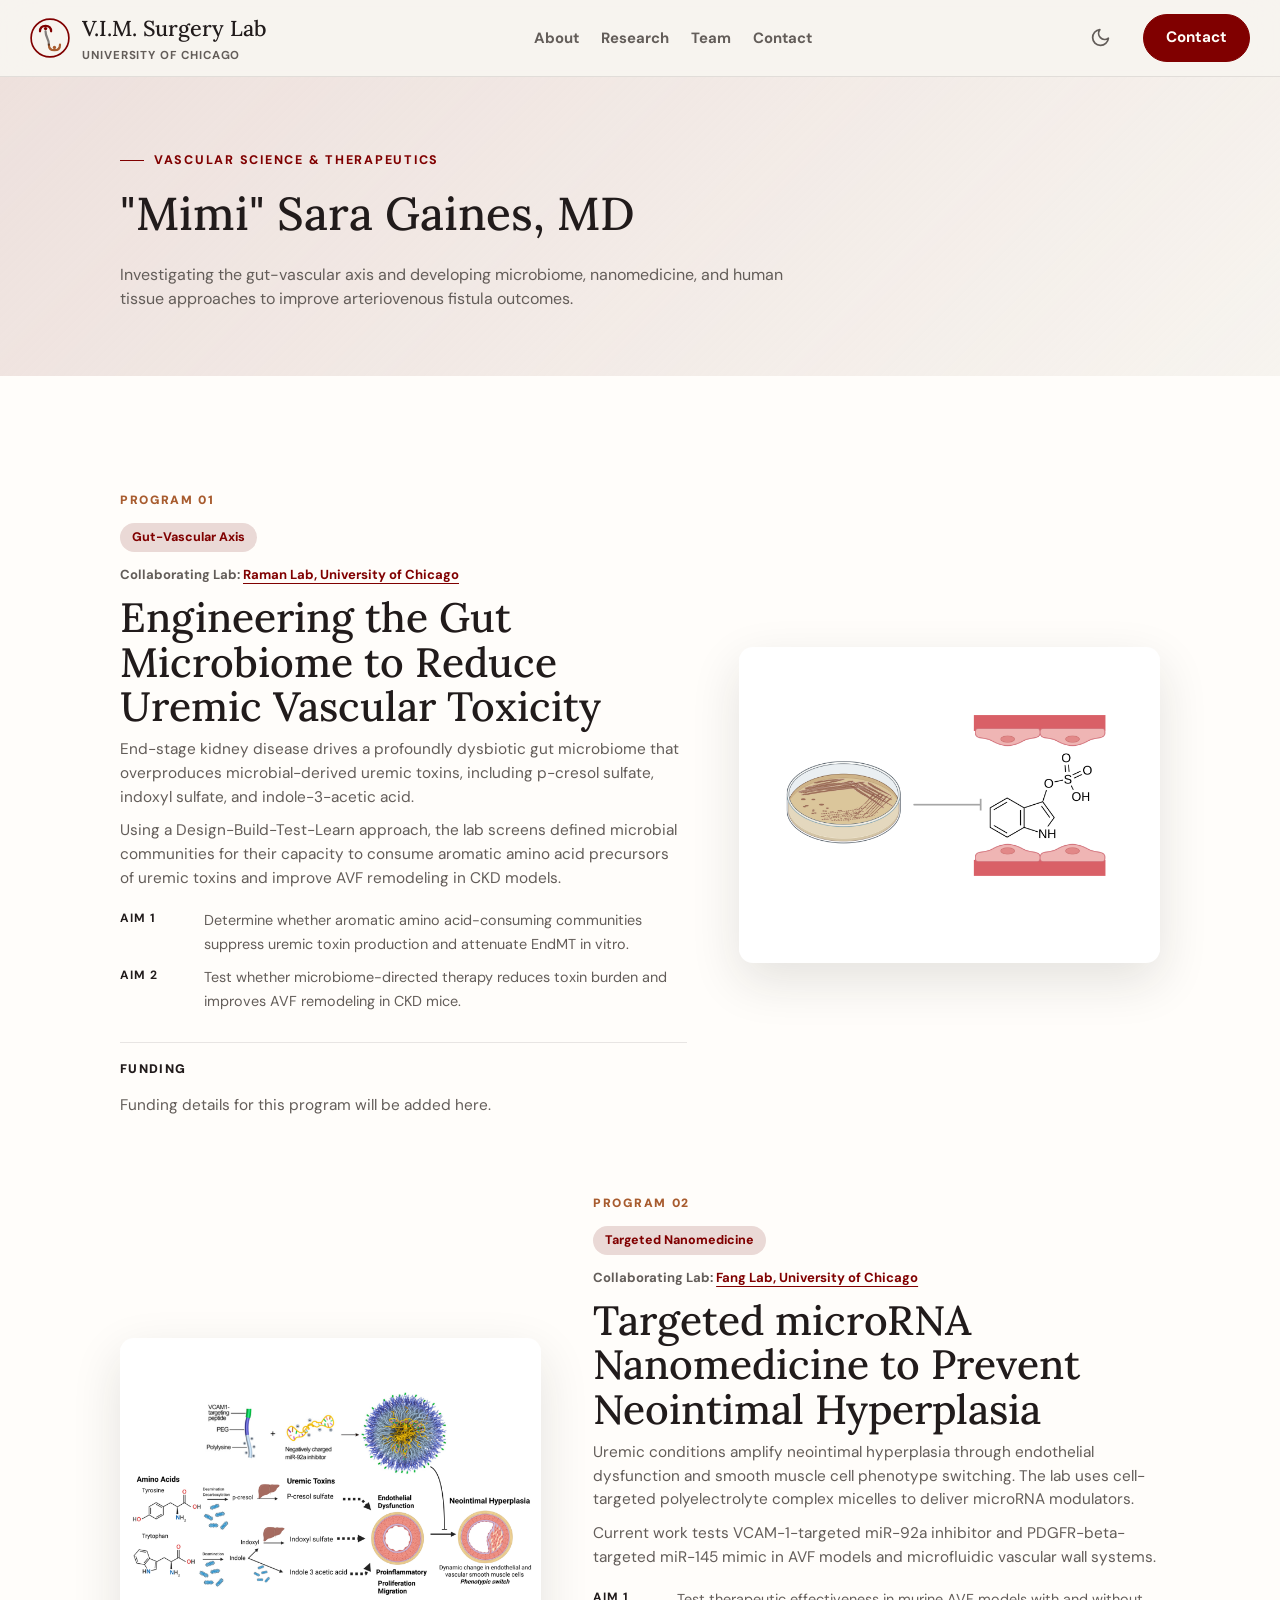
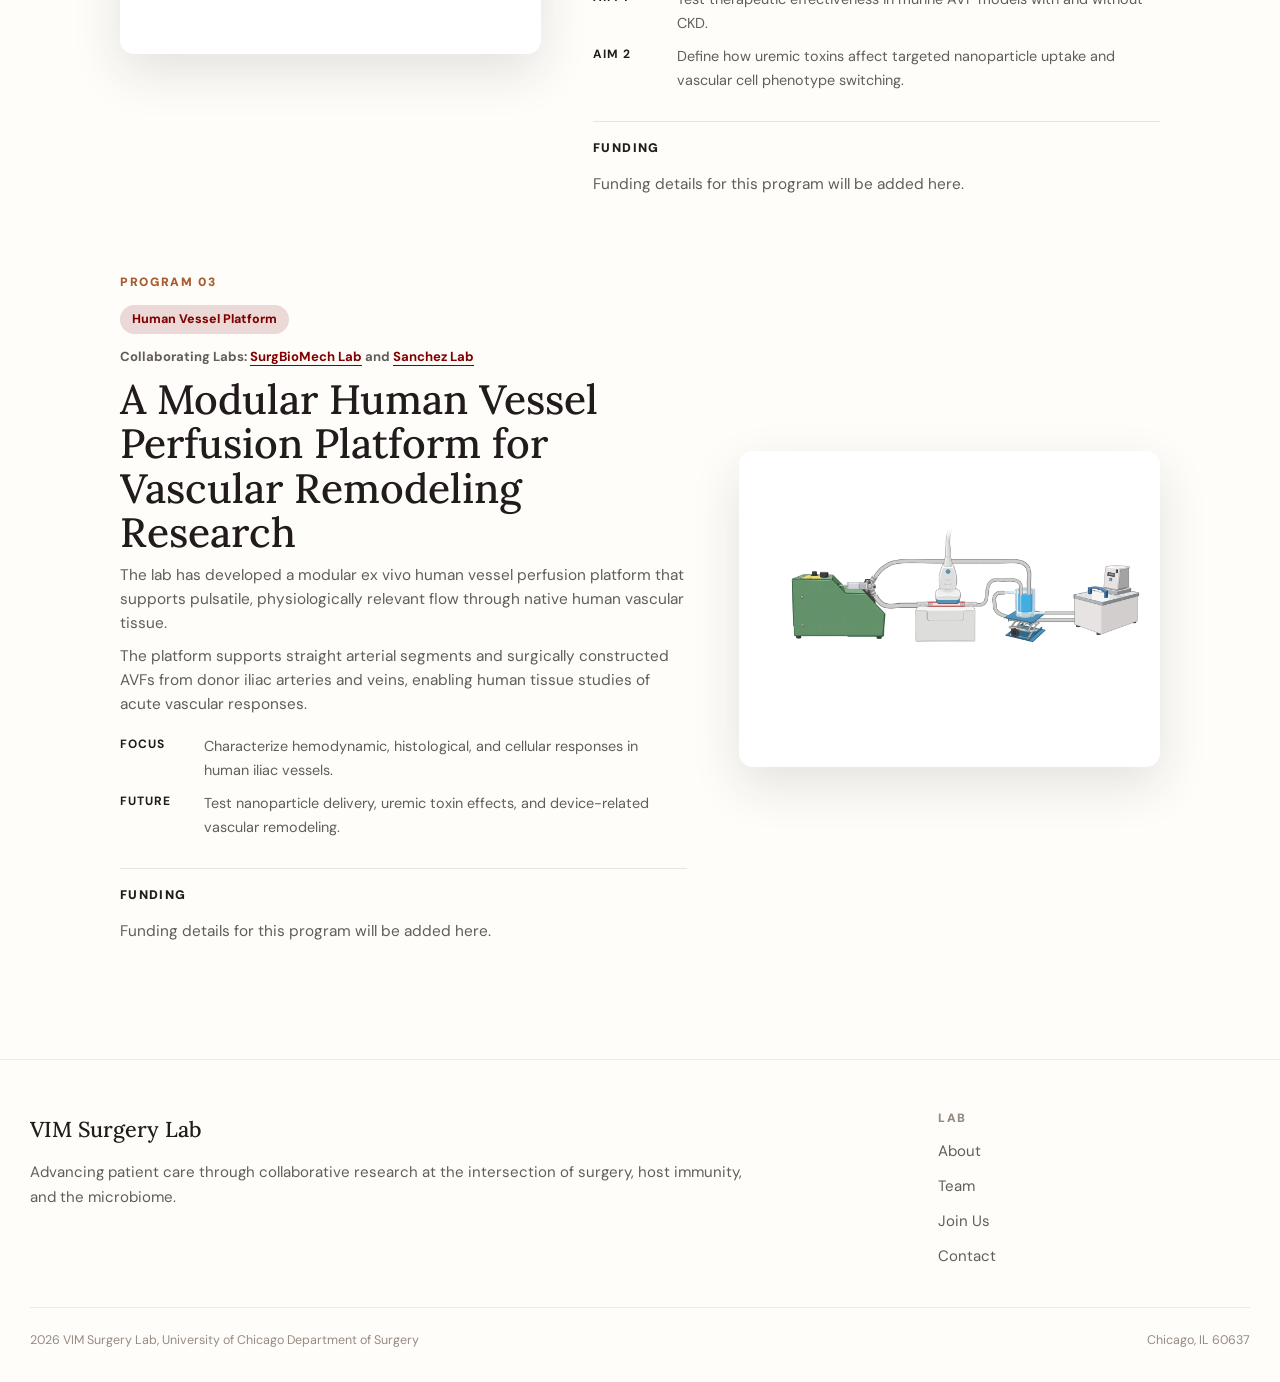
==== research-gaines.html @ 6ccfd466 "changes to Mimi's research page" ====
<!doctype html>
<html lang="en" data-theme="light">
  <head>
    <meta charset="utf-8">
    <meta name="viewport" content="width=device-width, initial-scale=1">
    <title>Sara Gaines Lab | UChicago Vascular Biology | VIM Surgery Lab</title>
    <meta name="description" content="The Sara Gaines Lab at UChicago studies vascular biology, arteriovenous fistula failure, uremic toxins, targeted nanomedicine, and human vessel perfusion models.">
    <link rel="canonical" href="https://vimsurgerylab.com/research-gaines.html">
    <meta property="og:type" content="article">
    <meta property="og:site_name" content="VIM Surgery Lab">
    <meta property="og:title" content="Sara Gaines Lab | UChicago | VIM Surgery Lab">
    <meta property="og:description" content="UChicago vascular biology research from the Sara Gaines Lab, including microbiome engineering, targeted nanomedicine, and human vessel perfusion.">
    <meta property="og:url" content="https://vimsurgerylab.com/research-gaines.html">
    <meta name="twitter:card" content="summary">
    <meta name="twitter:title" content="Sara Gaines Lab | UChicago | VIM Surgery Lab">
    <meta name="twitter:description" content="UChicago vascular biology research from the Sara Gaines Lab, including microbiome engineering, targeted nanomedicine, and human vessel perfusion.">
    <script type="application/ld+json">
      {
        "@context": "https://schema.org",
        "@type": "Person",
        "name": "\"Mimi\" Sara Gaines",
        "alternateName": ["Sara Gaines", "Mimi Gaines", "Gaines Lab", "Sara Gaines Lab"],
        "honorificSuffix": "MD",
        "jobTitle": "Assistant Professor of Surgery",
        "affiliation": {
          "@type": "CollegeOrUniversity",
          "name": "University of Chicago"
        },
        "worksFor": {
          "@type": "ResearchOrganization",
          "name": "VIM Surgery Lab",
          "url": "https://vimsurgerylab.com/"
        },
        "url": "https://vimsurgerylab.com/research-gaines.html",
        "knowsAbout": ["vascular biology", "arteriovenous fistula failure", "gut microbiome", "uremic toxins", "nanomedicine"]
      }
    </script>
    <link rel="preconnect" href="https://fonts.googleapis.com">
    <link rel="preconnect" href="https://fonts.gstatic.com" crossorigin>
    <link href="https://fonts.googleapis.com/css2?family=DM+Sans:wght@300..700&family=Lora:wght@400..700&display=swap" rel="stylesheet">
    <link rel="stylesheet" href="styles.css">
  </head>
  <body>
    <nav class="mobile-nav" id="mobileNav" aria-label="Mobile navigation">
      <div class="mobile-nav-header">
        <span class="footer-logo">VIM Surgery Lab</span>
        <button class="icon-button" id="mobileNavClose" type="button" aria-label="Close navigation">
          <svg viewBox="0 0 24 24" aria-hidden="true"><path d="M18 6 6 18M6 6l12 12"/></svg>
        </button>
      </div>
      <a href="index.html#about">About</a>
      <a href="research.html">Research</a>
      <a href="index.html#team">Team</a>
      <a href="index.html#contact">Contact</a>
    </nav>

    <header class="site-header">
      <div class="container-wide nav-inner">
        <a class="nav-logo" href="index.html#top" aria-label="VIM Surgery Lab home">
          <svg class="lab-mark" viewBox="0 0 36 36" aria-hidden="true">
            <circle cx="18" cy="18" r="17"/>
            <path class="mark-primary" d="M9 12q0-5 5-5t5 5"/>
            <path class="mark-accent" d="M17 24q0 5 5 5t5-5"/>
            <path class="mark-link" d="M14 12c0 6 3 6 3 12"/>
            <circle class="dot-primary" cx="14" cy="9.5" r="1.5"/>
            <circle class="dot-accent" cx="22" cy="26.5" r="1.5"/>
          </svg>
          <span>
            <strong>V.I.M. Surgery Lab</strong>
            <small>University of Chicago</small>
          </span>
        </a>
        <nav class="site-nav" aria-label="Primary navigation">
          <a href="index.html#about">About</a>
          <a href="research.html">Research</a>
          <a href="team.html">Team</a>
          <a href="index.html#contact">Contact</a>
        </nav>
        <div class="nav-actions">
          <button class="icon-button" data-theme-toggle type="button" aria-label="Switch color theme"></button>
          <a class="button nav-button" href="mailto:sgaines@uchicago.edu">Contact</a>
          <button class="icon-button mobile-menu-button" id="mobileMenuBtn" type="button" aria-expanded="false" aria-label="Open navigation">
            <svg viewBox="0 0 24 24" aria-hidden="true"><path d="M3 6h18M3 12h18M3 18h18"/></svg>
          </button>
        </div>
      </div>
    </header>

    <main>
      <section class="section page-title">
        <div class="container reveal">
          <p class="eyebrow">Vascular Science &amp; Therapeutics</p>
          <h1>"Mimi" Sara Gaines, MD</h1>
          <p class="hero-copy">
            Investigating the gut-vascular axis and developing microbiome, nanomedicine, and human tissue approaches to improve arteriovenous fistula outcomes.
          </p>
        </div>
      </section>

      <section class="section section-alt research-detail-section">
        <div class="container project-list">
          <article class="project reveal">
            <div class="project-content">
              <span class="project-number">Program 01</span>
              <span class="project-tag">Gut-Vascular Axis</span>
              <p class="collab">Collaborating Lab: <a href="https://ramanlab.net" target="_blank" rel="noopener noreferrer">Raman Lab, University of Chicago</a></p>
              <h2>Engineering the Gut Microbiome to Reduce Uremic Vascular Toxicity</h2>
              <p>
                End-stage kidney disease drives a profoundly dysbiotic gut microbiome that overproduces microbial-derived uremic toxins, including p-cresol sulfate, indoxyl sulfate, and indole-3-acetic acid.
              </p>
              <p>
                Using a Design-Build-Test-Learn approach, the lab screens defined microbial communities for their capacity to consume aromatic amino acid precursors of uremic toxins and improve AVF remodeling in CKD models.
              </p>
              <ul class="aims">
                <li><strong>Aim 1</strong> Determine whether aromatic amino acid-consuming communities suppress uremic toxin production and attenuate EndMT in vitro.</li>
                <li><strong>Aim 2</strong> Test whether microbiome-directed therapy reduces toxin burden and improves AVF remodeling in CKD mice.</li>
              </ul>
              <div class="funding-placeholder">
                <h3>Funding</h3>
                <p>Funding details for this program will be added here.</p>
              </div>
            </div>
            <figure class="project-visual project-figure">
              <img src="Lab Website Materials/Website Images/Gaines Research Page/Preliminary Raman Figure.jpeg" alt="Preliminary Raman Lab figure for gut microbiome engineering research">
            </figure>
          </article>

          <article class="project reverse reveal">
            <div class="project-content">
              <span class="project-number">Program 02</span>
              <span class="project-tag">Targeted Nanomedicine</span>
              <p class="collab">Collaborating Lab: <a href="https://biologicalsciences.uchicago.edu/faculty/yun-fang-0" target="_blank" rel="noopener noreferrer">Fang Lab, University of Chicago</a></p>
              <h2>Targeted microRNA Nanomedicine to Prevent Neointimal Hyperplasia</h2>
              <p>Uremic conditions amplify neointimal hyperplasia through endothelial dysfunction and smooth muscle cell phenotype switching. The lab uses cell-targeted polyelectrolyte complex micelles to deliver microRNA modulators.</p>
              <p>Current work tests VCAM-1-targeted miR-92a inhibitor and PDGFR-beta-targeted miR-145 mimic in AVF models and microfluidic vascular wall systems.</p>
              <ul class="aims">
                <li><strong>Aim 1</strong> Test therapeutic effectiveness in murine AVF models with and without CKD.</li>
                <li><strong>Aim 2</strong> Define how uremic toxins affect targeted nanoparticle uptake and vascular cell phenotype switching.</li>
              </ul>
              <div class="funding-placeholder">
                <h3>Funding</h3>
                <p>Funding details for this program will be added here.</p>
              </div>
            </div>
            <figure class="project-visual project-figure">
              <img src="Lab Website Materials/Website Images/Gaines Research Page/Updated miRNA.jpeg" alt="Updated miRNA nanomedicine project figure">
            </figure>
          </article>

          <article class="project reveal">
            <div class="project-content">
              <span class="project-number">Program 03</span>
              <span class="project-tag">Human Vessel Platform</span>
              <p class="collab">Collaborating Labs: <a href="https://surgbiomech.uchicago.edu" target="_blank" rel="noopener noreferrer">SurgBioMech Lab</a> and <a href="https://www.uchicagomedicine.org/find-a-physician/physician/pablo-sanchez" target="_blank" rel="noopener noreferrer">Sanchez Lab</a></p>
              <h2>A Modular Human Vessel Perfusion Platform for Vascular Remodeling Research</h2>
              <p>The lab has developed a modular ex vivo human vessel perfusion platform that supports pulsatile, physiologically relevant flow through native human vascular tissue.</p>
              <p>The platform supports straight arterial segments and surgically constructed AVFs from donor iliac arteries and veins, enabling human tissue studies of acute vascular responses.</p>
              <ul class="aims">
                <li><strong>Focus</strong> Characterize hemodynamic, histological, and cellular responses in human iliac vessels.</li>
                <li><strong>Future</strong> Test nanoparticle delivery, uremic toxin effects, and device-related vascular remodeling.</li>
              </ul>
              <div class="funding-placeholder">
                <h3>Funding</h3>
                <p>Funding details for this program will be added here.</p>
              </div>
            </div>
            <figure class="project-visual project-figure">
              <img src="Lab Website Materials/Website Images/Gaines Research Page/Perfusion Schematic.jpeg" alt="Human vessel perfusion platform schematic">
            </figure>
          </article>
        </div>
      </section>
    </main>

    <footer class="site-footer">
      <div class="container-wide footer-grid">
        <div>
          <span class="footer-logo">VIM Surgery Lab</span>
          <p>Advancing patient care through collaborative research at the intersection of surgery, host immunity, and the microbiome.</p>
        </div>
        <nav aria-label="Footer lab links">
          <h2>Lab</h2>
          <a href="index.html#about">About</a>
          <a href="index.html#team">Team</a>
          <a href="index.html#contact">Join Us</a>
          <a href="index.html#contact">Contact</a>
        </nav>
      </div>
      <div class="container-wide footer-bottom">
        <span>2026 VIM Surgery Lab, University of Chicago Department of Surgery</span>
        <span>Chicago, IL 60637</span>
      </div>
    </footer>

    <script src="script.js"></script>
  </body>
</html>
---- styles.css ----
:root,
[data-theme="light"] {
  --bg: #f7f4ef;
  --surface: #fffdfa;
  --surface-strong: #ffffff;
  --surface-offset: #eee8df;
  --line: #d9d0c5;
  --text: #211b1b;
  --muted: #635d59;
  --faint: #968b83;
  --inverse: #fffdf8;
  --primary: #800000;
  --primary-dark: #5f0000;
  --primary-soft: #ead9d6;
  --accent: #a85c2f;
  --accent-soft: #efe1d6;
  --charcoal: #2f2a29;
  --shadow: 0 18px 50px rgba(31, 29, 24, .12);
  --radius: 8px;
  --radius-lg: 14px;
  --display: "Lora", Georgia, serif;
  --body: "DM Sans", "Helvetica Neue", Arial, sans-serif;
}

[data-theme="dark"] {
  --bg: #151111;
  --surface: #1d1818;
  --surface-strong: #261f1f;
  --surface-offset: #312827;
  --line: #3e3331;
  --text: #eee6df;
  --muted: #b9aea7;
  --faint: #877970;
  --inverse: #15120f;
  --primary: #c65a5a;
  --primary-dark: #a73c3c;
  --primary-soft: #3a2323;
  --accent: #d89a62;
  --accent-soft: #3b2d24;
  --charcoal: #120f0f;
  --shadow: 0 18px 50px rgba(0, 0, 0, .35);
}

* {
  box-sizing: border-box;
}

html {
  scroll-behavior: smooth;
  scroll-padding-top: 80px;
}

body {
  margin: 0;
  color: var(--text);
  background: var(--bg);
  font-family: var(--body);
  font-size: clamp(1rem, .96rem + .18vw, 1.1rem);
  line-height: 1.65;
  text-rendering: optimizeLegibility;
}

body.nav-open {
  overflow: hidden;
}

img,
svg {
  display: block;
  max-width: 100%;
}

img {
  height: auto;
}

a {
  color: inherit;
}

button,
a {
  transition: color 180ms ease, background 180ms ease, border-color 180ms ease, box-shadow 180ms ease, transform 180ms ease;
}

button {
  font: inherit;
}

h1,
h2,
h3,
p {
  overflow-wrap: anywhere;
}

h1,
h2,
h3 {
  margin: 0;
  font-family: var(--display);
  font-weight: 500;
  line-height: 1.08;
}

h1 {
  max-width: 840px;
  font-size: clamp(2.75rem, 5.6vw, 5.9rem);
  letter-spacing: 0;
}

h1 em {
  color: var(--primary);
  font-style: italic;
}

h2 {
  font-size: clamp(2.25rem, 4.4vw, 4rem);
}

h3 {
  font-size: clamp(1.45rem, 2vw, 2.15rem);
}

p {
  margin: 0;
  max-width: 72ch;
}

.container,
.container-wide {
  width: min(100% - 40px, 1040px);
  margin-inline: auto;
}

.container-wide {
  width: min(100% - 40px, 1220px);
}

.site-header {
  position: sticky;
  top: 0;
  z-index: 50;
  border-bottom: 1px solid color-mix(in srgb, var(--text) 10%, transparent);
  background: color-mix(in srgb, var(--bg) 92%, transparent);
  backdrop-filter: blur(16px);
}

.nav-inner {
  display: flex;
  min-height: 76px;
  align-items: center;
  justify-content: space-between;
  gap: 24px;
}

.nav-logo {
  display: inline-flex;
  align-items: center;
  gap: 12px;
  color: var(--text);
  text-decoration: none;
}

.nav-logo strong,
.nav-logo small {
  display: block;
}

.nav-logo strong,
.footer-logo {
  font-family: var(--display);
  font-size: 1.35rem;
  font-weight: 500;
}

.nav-logo small {
  color: var(--muted);
  font-size: .72rem;
  font-weight: 700;
  letter-spacing: .08em;
  text-transform: uppercase;
}

.lab-mark {
  width: 40px;
  height: 40px;
  flex: 0 0 auto;
  fill: none;
  stroke: var(--primary);
  stroke-width: 1.5;
}

.lab-mark path {
  stroke-width: 2;
  stroke-linecap: round;
}

.lab-mark .mark-accent {
  stroke: var(--accent);
}

.lab-mark .mark-link {
  stroke: var(--text);
  opacity: .55;
}

.lab-mark circle:not(:first-child) {
  stroke: none;
}

.dot-primary {
  fill: var(--primary);
}

.dot-accent {
  fill: var(--accent);
}

.site-nav,
.nav-actions {
  display: flex;
  align-items: center;
  gap: 22px;
}

.site-nav a {
  color: var(--muted);
  font-size: .93rem;
  font-weight: 700;
  text-decoration: none;
}

.site-nav a:hover {
  color: var(--primary);
}

.button {
  display: inline-flex;
  min-height: 44px;
  align-items: center;
  justify-content: center;
  gap: 8px;
  padding: 10px 22px;
  border: 1px solid var(--line);
  border-radius: 999px;
  font-size: .95rem;
  font-weight: 700;
  text-decoration: none;
}

.button.primary,
.nav-button {
  border-color: var(--primary);
  color: var(--inverse);
  background: var(--primary);
}

.button.primary:hover,
.nav-button:hover {
  background: var(--primary-dark);
  transform: translateY(-1px);
}

.button.secondary {
  color: var(--muted);
  background: transparent;
}

.button.secondary:hover {
  color: var(--text);
  border-color: var(--muted);
}

.icon-button {
  display: inline-grid;
  width: 42px;
  height: 42px;
  place-items: center;
  padding: 0;
  border: 0;
  border-radius: var(--radius);
  color: var(--muted);
  background: transparent;
  cursor: pointer;
}

.icon-button:hover {
  color: var(--text);
  background: var(--surface-offset);
}

.icon-button svg {
  width: 21px;
  height: 21px;
  fill: none;
  stroke: currentColor;
  stroke-linecap: round;
  stroke-linejoin: round;
  stroke-width: 2;
}

.mobile-menu-button {
  display: none;
}

.mobile-nav {
  position: fixed;
  inset: 0;
  z-index: 100;
  display: none;
  flex-direction: column;
  gap: 28px;
  padding: 24px;
  background: var(--bg);
}

.mobile-nav.open {
  display: flex;
}

.mobile-nav-header {
  display: flex;
  align-items: center;
  justify-content: space-between;
}

.mobile-nav a {
  font-family: var(--display);
  font-size: 2.1rem;
  text-decoration: none;
}

.hero {
  display: grid;
  grid-template-columns: minmax(0, .95fr) minmax(440px, 1.05fr);
  align-items: stretch;
  height: max(580px, calc(100svh - 76px));
  min-height: 0;
  overflow: hidden;
}

.hero-content {
  display: grid;
  align-content: center;
  padding-block: clamp(48px, 6vw, 96px);
}

.eyebrow {
  display: inline-flex;
  align-items: center;
  gap: 10px;
  margin: 0 0 18px;
  color: var(--primary);
  font-size: .78rem;
  font-weight: 800;
  letter-spacing: .14em;
  text-transform: uppercase;
}

.eyebrow::before {
  width: 24px;
  height: 1px;
  background: currentColor;
  content: "";
}

.hero-copy {
  margin-top: 24px;
  color: var(--muted);
  max-width: 66ch;
  font-size: clamp(1.05rem, 1.25vw, 1.3rem);
  line-height: 1.5;
}

.hero-actions {
  display: flex;
  flex-wrap: wrap;
  gap: 14px;
  margin-top: 28px;
}

.hero-visual {
  position: relative;
  min-height: 0;
  margin: 0;
  overflow: hidden;
  border-bottom-left-radius: 18px;
  background: var(--surface-offset);
}

.hero-visual::before {
  position: absolute;
  inset: 0;
  z-index: 1;
  background:
    linear-gradient(90deg, var(--bg) 0%, color-mix(in srgb, var(--bg) 72%, transparent) 10%, transparent 22%),
    linear-gradient(180deg, transparent, rgba(0, 0, 0, .22));
  content: "";
}

.hero-visual img {
  width: 100%;
  height: 100%;
  min-height: 0;
  object-fit: cover;
  object-position: center 38%;
}

.section {
  padding-block: clamp(76px, 9vw, 128px);
}

.about-section {
  border-bottom: 1px solid color-mix(in srgb, var(--text) 7%, transparent);
  background:
    linear-gradient(180deg, color-mix(in srgb, var(--bg) 55%, var(--surface)), var(--surface) 110px);
  padding-top: clamp(72px, 8vw, 116px);
}

.section-alt {
  background: var(--surface);
}

.page-title {
  padding-block: clamp(42px, 5vw, 70px);
  background:
    linear-gradient(135deg, color-mix(in srgb, var(--primary-soft) 72%, transparent), transparent),
    var(--bg);
}

.page-title h1 {
  max-width: 820px;
  font-size: clamp(2.15rem, 3.6vw, 3.6rem);
}

.page-title .hero-copy {
  max-width: 700px;
  font-size: clamp(1rem, 1.1vw, 1.16rem);
  line-height: 1.55;
}

.section-header {
  margin-bottom: clamp(36px, 6vw, 70px);
}

.section-header p:not(.eyebrow) {
  margin-top: 18px;
  color: var(--muted);
  font-size: clamp(1.08rem, 1.4vw, 1.28rem);
}

@media (min-width: 1400px) {
  .hero {
    grid-template-columns: minmax(520px, 42vw) minmax(0, 1fr);
    height: max(560px, calc(100svh - 76px));
    min-height: 0;
  }

  .hero-content {
    align-content: center;
    padding-block: clamp(42px, 6vh, 70px);
  }

  .hero h1 {
    max-width: 660px;
    font-size: clamp(2.65rem, 3.1vw, 3.75rem);
    line-height: 1.04;
  }

  .hero-copy {
    max-width: 56ch;
    margin-top: 18px;
    font-size: .98rem;
    line-height: 1.48;
  }

  .hero-actions {
    margin-top: 22px;
  }

  .hero-visual,
  .hero-visual img {
    min-height: 0;
  }

  .hero-visual::before {
    background:
      linear-gradient(90deg, var(--bg) 0%, color-mix(in srgb, var(--bg) 64%, transparent) 8%, transparent 18%),
      linear-gradient(180deg, transparent, rgba(0, 0, 0, .18));
  }
}

@media (min-width: 921px) and (max-height: 820px) {
  .hero {
    height: max(520px, calc(100svh - 76px));
    min-height: 0;
  }

  .hero-content {
    padding-block: 36px;
  }

  .hero h1 {
    font-size: clamp(2.45rem, 4vw, 4.15rem);
  }

  .hero-copy {
    margin-top: 18px;
    font-size: 1.05rem;
    line-height: 1.45;
  }

  .hero-actions {
    margin-top: 22px;
  }

  .hero-visual,
  .hero-visual img {
    min-height: 0;
  }
}

.about-grid,
.contact-grid {
  display: grid;
  grid-template-columns: minmax(0, 1fr) minmax(330px, .75fr);
  gap: clamp(34px, 7vw, 92px);
  align-items: center;
}

.contact-grid {
  align-items: start;
}

.about-grid p:not(.eyebrow) {
  margin-top: 18px;
  color: var(--muted);
}

.info-stack {
  display: grid;
  gap: 16px;
  padding-top: 28px;
}

.history-founder {
  display: grid;
  justify-items: center;
  gap: 16px;
  margin: 0 0 8px;
  padding: 32px 24px;
  border: 1px solid color-mix(in srgb, var(--text) 8%, transparent);
  border-radius: var(--radius-lg);
  background: var(--surface-strong);
  box-shadow: 0 8px 30px rgba(31, 29, 24, .05);
  text-align: center;
}

.history-founder img {
  width: min(220px, 72%);
  aspect-ratio: 1;
  border: 3px solid var(--primary-soft);
  border-radius: 999px;
  object-fit: cover;
  object-position: center top;
}

.history-founder figcaption {
  display: grid;
  gap: 2px;
  color: var(--muted);
  font-size: .88rem;
}

.history-founder strong {
  color: var(--text);
  font-family: var(--display);
  font-size: 1.35rem;
  font-weight: 500;
}

.history-founder span {
  color: var(--primary);
  font-size: .74rem;
  font-weight: 900;
  letter-spacing: .1em;
  text-transform: uppercase;
}

.info-card,
.join-card,
.contact-card {
  border: 1px solid color-mix(in srgb, var(--text) 8%, transparent);
  border-radius: var(--radius-lg);
  background: var(--surface-strong);
  box-shadow: 0 8px 30px rgba(31, 29, 24, .05);
}

.info-card {
  padding: 24px;
}

.info-card span,
.project-number {
  display: block;
  margin-bottom: 10px;
  color: var(--accent);
  font-size: .75rem;
  font-weight: 900;
  letter-spacing: .14em;
  text-transform: uppercase;
}

.info-card h3 {
  margin-bottom: 10px;
}

.info-card p {
  color: var(--muted);
  font-size: .96rem;
}

.project-list {
  display: grid;
  gap: clamp(60px, 8vw, 104px);
}

.research-detail-section .project-list {
  gap: clamp(44px, 6vw, 76px);
}

.coming-soon {
  max-width: 720px;
  margin-inline: auto;
  padding: clamp(34px, 6vw, 64px);
  border: 1px solid color-mix(in srgb, var(--text) 9%, transparent);
  border-radius: var(--radius-lg);
  background: var(--surface-strong);
  box-shadow: 0 12px 36px rgba(31, 29, 24, .06);
  text-align: center;
}

.coming-soon .project-tag {
  margin-bottom: 18px;
}

.coming-soon p {
  margin: 18px auto 26px;
  color: var(--muted);
}

.funding-placeholder {
  margin-top: 28px;
  padding-top: 20px;
  border-top: 1px solid color-mix(in srgb, var(--text) 10%, transparent);
}

.funding-placeholder h2,
.funding-placeholder h3 {
  margin: 0 0 6px;
  font-family: var(--body);
  font-size: .78rem;
  font-weight: 900;
  letter-spacing: .11em;
  text-transform: uppercase;
}

.funding-placeholder p {
  margin: 0;
  color: var(--faint);
  font-size: .9rem;
}

.funding-placeholder-page {
  max-width: 720px;
  margin: 42px auto 0;
  text-align: center;
}

.pi-research-grid {
  display: grid;
  grid-template-columns: repeat(3, minmax(0, 1fr));
  gap: 22px;
}

.pi-research-card {
  display: flex;
  min-width: 0;
  min-height: 100%;
  flex-direction: column;
  overflow: hidden;
  border: 1px solid color-mix(in srgb, var(--text) 10%, transparent);
  border-radius: var(--radius-lg);
  background: var(--background);
  box-shadow: var(--shadow);
}

.pi-photo {
  margin: 0;
  background: var(--surface-offset);
}

.pi-photo-placeholder {
  display: grid;
  width: 100%;
  aspect-ratio: 4 / 3;
  place-items: center;
  color: var(--inverse);
  background:
    linear-gradient(135deg, color-mix(in srgb, var(--primary) 88%, transparent), color-mix(in srgb, var(--charcoal) 76%, transparent)),
    var(--primary);
  font-size: clamp(2rem, 5vw, 3.2rem);
  font-weight: 900;
}

.pi-photo-img {
  display: block;
  width: 100%;
  aspect-ratio: 3 / 4;
  max-height: 360px;
  object-fit: cover;
  object-position: center top;
}

.pi-photo figcaption {
  display: none;
  padding: 12px 22px 0;
  color: var(--faint);
  font-size: .76rem;
  font-weight: 900;
  letter-spacing: .12em;
  text-transform: uppercase;
}

.pi-role {
  display: block;
  margin-bottom: 16px;
  color: var(--faint);
  font-size: .76rem;
  font-weight: 900;
  letter-spacing: .12em;
  text-transform: uppercase;
}

.pi-research-content {
  display: flex;
  flex: 1;
  flex-direction: column;
  padding: clamp(16px, 1.6vw, 22px);
}

.pi-research-content h3 {
  margin-bottom: 14px;
  font-size: clamp(1.3rem, 1.7vw, 1.8rem);
}

.pi-research-content p {
  flex: 1;
  color: var(--muted);
  font-size: clamp(.92rem, .9vw, 1rem);
  line-height: 1.6;
}

.card-button {
  width: fit-content;
  margin-top: 20px;
}

.project {
  display: grid;
  grid-template-columns: minmax(0, 1fr) minmax(340px, .9fr);
  gap: clamp(28px, 6vw, 70px);
  align-items: center;
}

.research-detail-section .project {
  grid-template-columns: minmax(0, 1.05fr) minmax(300px, .78fr);
  gap: clamp(24px, 4.5vw, 52px);
}

.project.reverse {
  direction: rtl;
}

.project.reverse > * {
  direction: ltr;
}

.project-visual {
  margin: 0;
  width: 100%;
  aspect-ratio: 4 / 3;
  overflow: hidden;
  border-radius: var(--radius-lg);
  background:
    linear-gradient(135deg, var(--surface-strong), var(--accent-soft)),
    var(--surface-offset);
  box-shadow: var(--shadow);
}

.project-figure {
  display: grid;
  place-items: center;
  background: var(--surface-strong);
}

.project-figure img {
  width: 100%;
  height: 100%;
  object-fit: contain;
}

.research-motif {
  position: relative;
  width: 100%;
  height: 100%;
  background:
    radial-gradient(circle at 24% 26%, color-mix(in srgb, var(--primary) 34%, transparent) 0 7%, transparent 8%),
    radial-gradient(circle at 72% 32%, color-mix(in srgb, var(--accent) 42%, transparent) 0 5%, transparent 6%),
    radial-gradient(circle at 58% 72%, color-mix(in srgb, var(--primary) 26%, transparent) 0 8%, transparent 9%);
}

.research-motif::before,
.research-motif::after {
  position: absolute;
  inset: 18% 12%;
  border: 2px solid color-mix(in srgb, var(--primary) 38%, transparent);
  border-radius: 999px;
  content: "";
}

.research-motif::after {
  inset: 34% 18%;
  border-color: color-mix(in srgb, var(--accent) 46%, transparent);
  transform: rotate(-12deg);
}

.motif-particles {
  background:
    radial-gradient(circle at 18% 72%, color-mix(in srgb, var(--primary) 42%, transparent) 0 5%, transparent 6%),
    radial-gradient(circle at 42% 38%, color-mix(in srgb, var(--accent) 52%, transparent) 0 4%, transparent 5%),
    radial-gradient(circle at 78% 26%, color-mix(in srgb, var(--primary) 30%, transparent) 0 7%, transparent 8%),
    linear-gradient(135deg, var(--surface-strong), var(--accent-soft));
}

.motif-flow {
  background:
    repeating-linear-gradient(115deg, transparent 0 34px, color-mix(in srgb, var(--primary) 12%, transparent) 35px 38px),
    linear-gradient(135deg, var(--surface-strong), var(--accent-soft));
}

.project-tag {
  display: inline-flex;
  margin-bottom: 16px;
  padding: 4px 12px;
  border-radius: 999px;
  color: var(--primary);
  background: var(--primary-soft);
  font-size: .78rem;
  font-weight: 800;
}

.collab {
  margin-bottom: 12px;
  color: var(--muted);
  font-size: .85rem;
  font-weight: 700;
}

.collab a,
.contact-list a {
  color: var(--primary);
  text-decoration-thickness: 1px;
  text-underline-offset: 4px;
}

.project h3 {
  margin-bottom: 18px;
}

.project p:not(.collab) {
  margin-top: 14px;
  color: var(--muted);
}

.research-detail-section .project h2 {
  font-size: clamp(1.75rem, 3.2vw, 2.9rem);
}

.research-detail-section .project p:not(.collab) {
  margin-top: 10px;
  font-size: .96rem;
  line-height: 1.55;
}

.research-detail-section .project-tag {
  margin-bottom: 12px;
}

.research-detail-section .collab {
  margin-bottom: 10px;
  font-size: .82rem;
}

.aims {
  display: grid;
  gap: 12px;
  margin: 22px 0 0;
  padding: 0;
  list-style: none;
}

.research-detail-section .aims {
  gap: 10px;
  margin-top: 18px;
}

.research-detail-section .aims li {
  font-size: .9rem;
}

.aims li {
  display: grid;
  grid-template-columns: 72px minmax(0, 1fr);
  gap: 12px;
  color: var(--muted);
  font-size: .95rem;
}

.aims strong {
  color: var(--text);
  font-size: .75rem;
  letter-spacing: .08em;
  text-transform: uppercase;
}

.team-section {
  text-align: center;
}

.team-section .section-header p:not(.eyebrow) {
  margin-inline: auto;
}

.team-section .eyebrow {
  justify-content: center;
}

.pi-card {
  display: grid;
  justify-items: center;
  min-width: 0;
}

.team-pi-grid {
  display: grid;
  grid-template-columns: repeat(3, minmax(0, 1fr));
  gap: 22px;
}

.team-pi-grid .pi-card {
  grid-template-rows: auto minmax(76px, auto) auto 1fr;
  align-content: start;
  padding: 26px 22px;
  border: 1px solid color-mix(in srgb, var(--text) 8%, transparent);
  border-radius: var(--radius-lg);
  background: var(--surface-strong);
  box-shadow: 0 8px 30px rgba(31, 29, 24, .05);
}

.avatar {
  display: grid;
  width: 124px;
  aspect-ratio: 1;
  place-items: center;
  margin-bottom: 18px;
  border: 3px solid var(--primary-soft);
  border-radius: 999px;
  color: var(--primary);
  background: var(--surface-offset);
  font-family: var(--display);
  font-size: 3rem;
}

.avatar-img {
  display: block;
  object-fit: cover;
  object-position: center top;
}

.pi-card p {
  margin: 14px 0 0;
  color: var(--muted);
}

.pi-card h3 {
  display: flex;
  min-height: 76px;
  align-items: center;
  justify-content: center;
  text-align: center;
}

.person-title {
  margin: 0;
  color: var(--primary);
  font-size: .82rem;
  font-weight: 900;
  letter-spacing: .11em;
  text-transform: uppercase;
}

.pi-card .person-title {
  margin-top: 0;
}

.join-card {
  max-width: 620px;
  margin: 30px auto 0;
  padding: clamp(26px, 5vw, 44px);
}

.member-grid {
  display: grid;
  grid-template-columns: repeat(3, minmax(0, 1fr));
  gap: 22px;
}

.member-card {
  display: grid;
  grid-template-rows: auto minmax(44px, auto) auto 1fr;
  min-width: 0;
  justify-items: start;
  padding: 24px;
  border: 1px solid color-mix(in srgb, var(--text) 8%, transparent);
  border-radius: var(--radius-lg);
  background: var(--surface-strong);
  box-shadow: 0 8px 30px rgba(31, 29, 24, .05);
}

.member-card .avatar {
  width: 84px;
  margin-bottom: 16px;
}

.member-card p {
  margin: 10px 0 0;
  color: var(--muted);
}

.member-card .member-bio {
  font-size: .9rem;
  line-height: 1.55;
}

.member-card h3 {
  display: flex;
  min-height: 44px;
  align-items: center;
}

.member-card .person-title {
  margin-top: 2px;
  color: var(--primary);
}

.join-card p,
.contact-card p {
  margin: 14px auto 24px;
  color: var(--muted);
}

.contact-list {
  display: grid;
  gap: 24px;
  margin-top: 30px;
}

.contact-list strong {
  color: var(--text);
  font-size: .78rem;
  letter-spacing: .1em;
  text-transform: uppercase;
}

.contact-card {
  padding: clamp(26px, 5vw, 42px);
}

.contact-card .button {
  width: 100%;
  margin-top: 12px;
}

.site-footer {
  border-top: 1px solid color-mix(in srgb, var(--text) 8%, transparent);
  background: var(--surface);
  padding: 52px 0 32px;
}

.footer-grid {
  display: grid;
  grid-template-columns: minmax(0, 1.4fr) minmax(160px, .5fr);
  gap: 36px;
}

.footer-grid p {
  margin-top: 12px;
  color: var(--muted);
  font-size: .94rem;
}

.footer-grid nav {
  display: grid;
  align-content: start;
  gap: 10px;
}

.footer-grid h2 {
  margin: 0 0 4px;
  color: var(--faint);
  font-family: var(--body);
  font-size: .75rem;
  font-weight: 900;
  letter-spacing: .12em;
  text-transform: uppercase;
}

.footer-grid a {
  color: var(--muted);
  font-size: .94rem;
  text-decoration: none;
}

.footer-grid a:hover {
  color: var(--primary);
}

.footer-bottom {
  display: flex;
  justify-content: space-between;
  gap: 20px;
  margin-top: 38px;
  padding-top: 22px;
  border-top: 1px solid color-mix(in srgb, var(--text) 8%, transparent);
  color: var(--faint);
  font-size: .78rem;
}

.reveal {
  opacity: 0;
  transform: translateY(18px);
  transition: opacity 650ms cubic-bezier(.16, 1, .3, 1), transform 650ms cubic-bezier(.16, 1, .3, 1);
}

.reveal.visible {
  opacity: 1;
  transform: none;
}

@media (prefers-reduced-motion: reduce) {
  *,
  *::before,
  *::after {
    scroll-behavior: auto !important;
    transition-duration: .01ms !important;
  }
}

@media (min-width: 921px) and (max-width: 1180px), (min-width: 921px) and (max-height: 820px) {
  .pi-research-grid {
    grid-template-columns: minmax(0, 720px);
    justify-content: center;
  }

  .pi-research-card {
    box-shadow: 0 10px 28px rgba(31, 29, 24, .08);
  }

  .pi-photo {
    display: none;
  }
}

@media (max-width: 920px) {
  .site-nav,
  .nav-button {
    display: none;
  }

  .mobile-menu-button {
    display: inline-grid;
  }

  .hero {
    grid-template-columns: 1fr;
    height: auto;
    min-height: auto;
  }

  .hero-visual {
    display: none;
  }

  .about-grid,
  .contact-grid,
  .project,
  .project.reverse {
    grid-template-columns: 1fr;
    direction: ltr;
  }

  .pi-research-grid {
    grid-template-columns: 1fr;
  }

  .team-pi-grid,
  .member-grid {
    grid-template-columns: 1fr;
  }

  .project-visual {
    aspect-ratio: 16 / 10;
  }

  .footer-grid {
    grid-template-columns: 1fr 1fr;
  }
}

@media (max-width: 620px) {
  .container,
  .container-wide {
    width: min(100% - 30px, 1040px);
  }

  .nav-inner {
    min-height: 68px;
  }

  .nav-actions {
    gap: 4px;
  }

  .footer-grid {
    grid-template-columns: 1fr;
  }

  .hero-actions,
  .hero-actions .button,
  .join-card .button,
  .aims li {
    width: 100%;
  }

  .aims li {
    grid-template-columns: 1fr;
    gap: 2px;
  }

  .footer-bottom {
    flex-direction: column;
  }
}
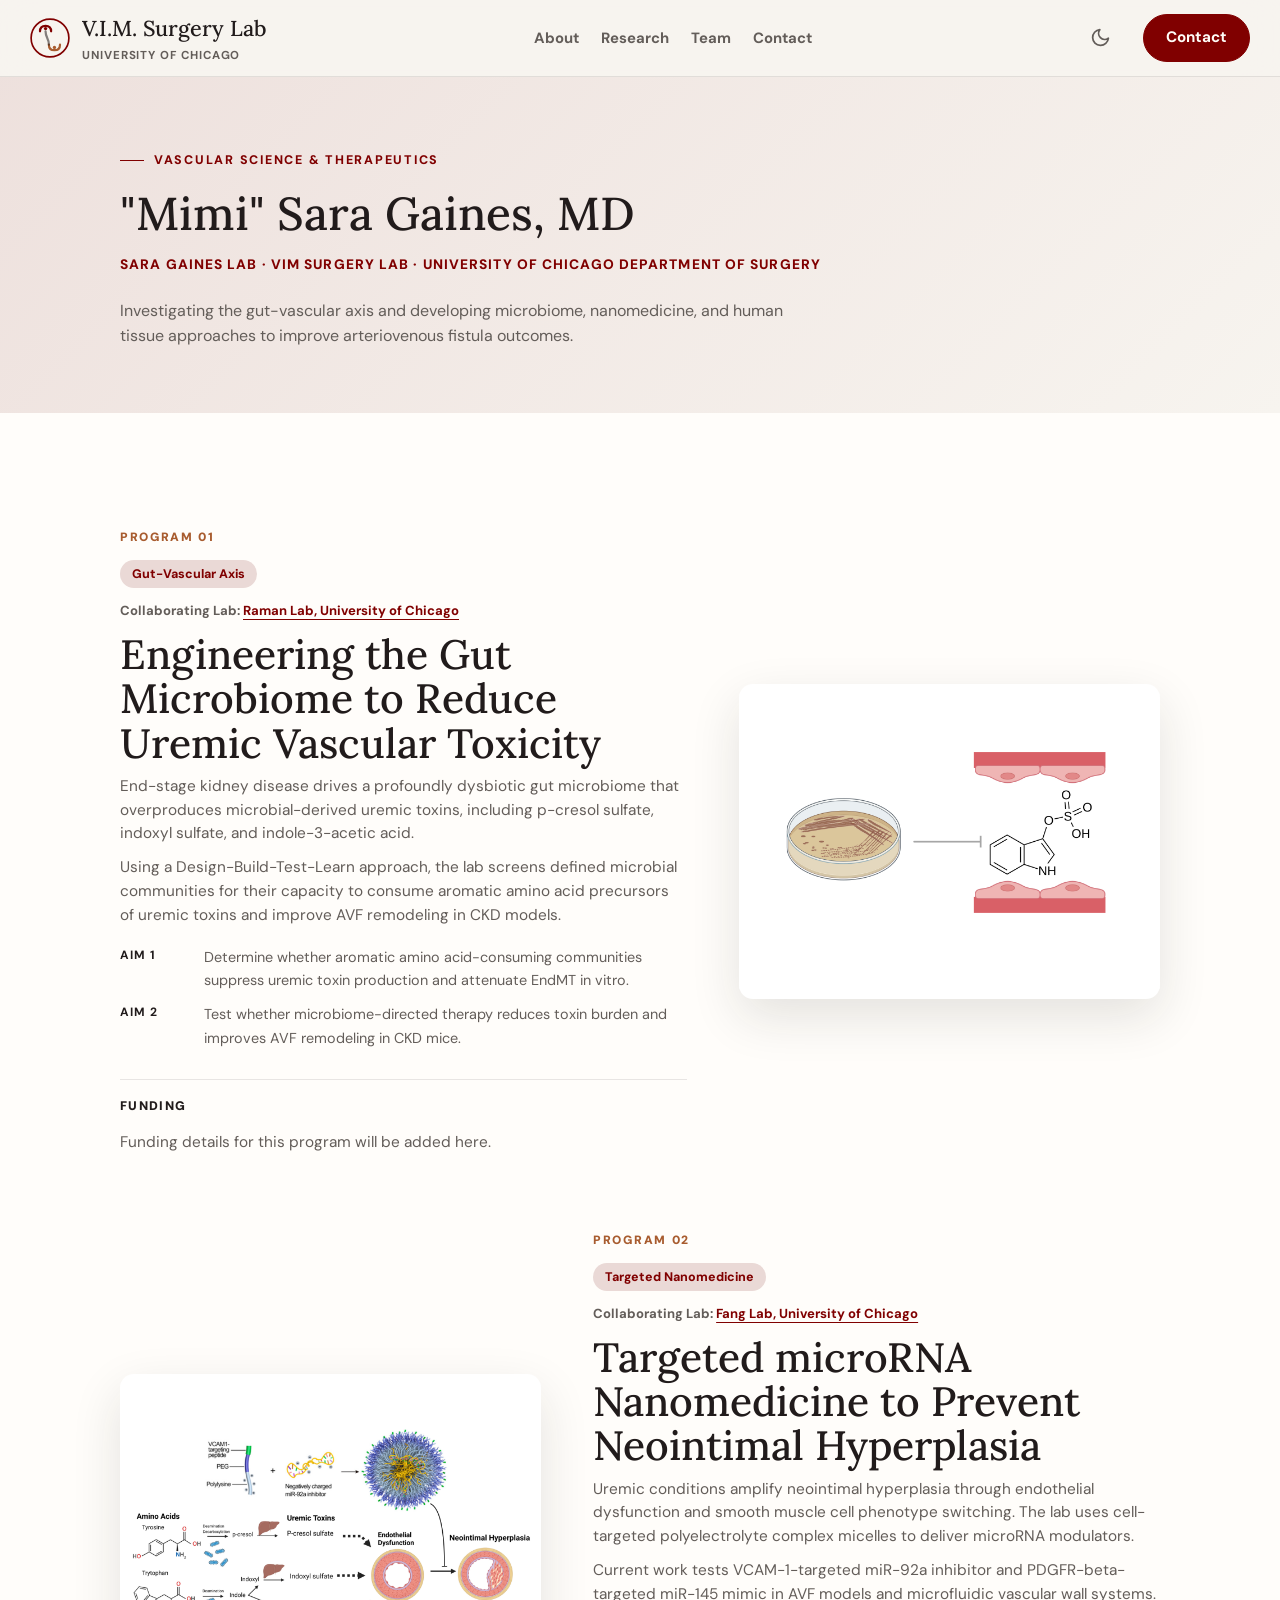
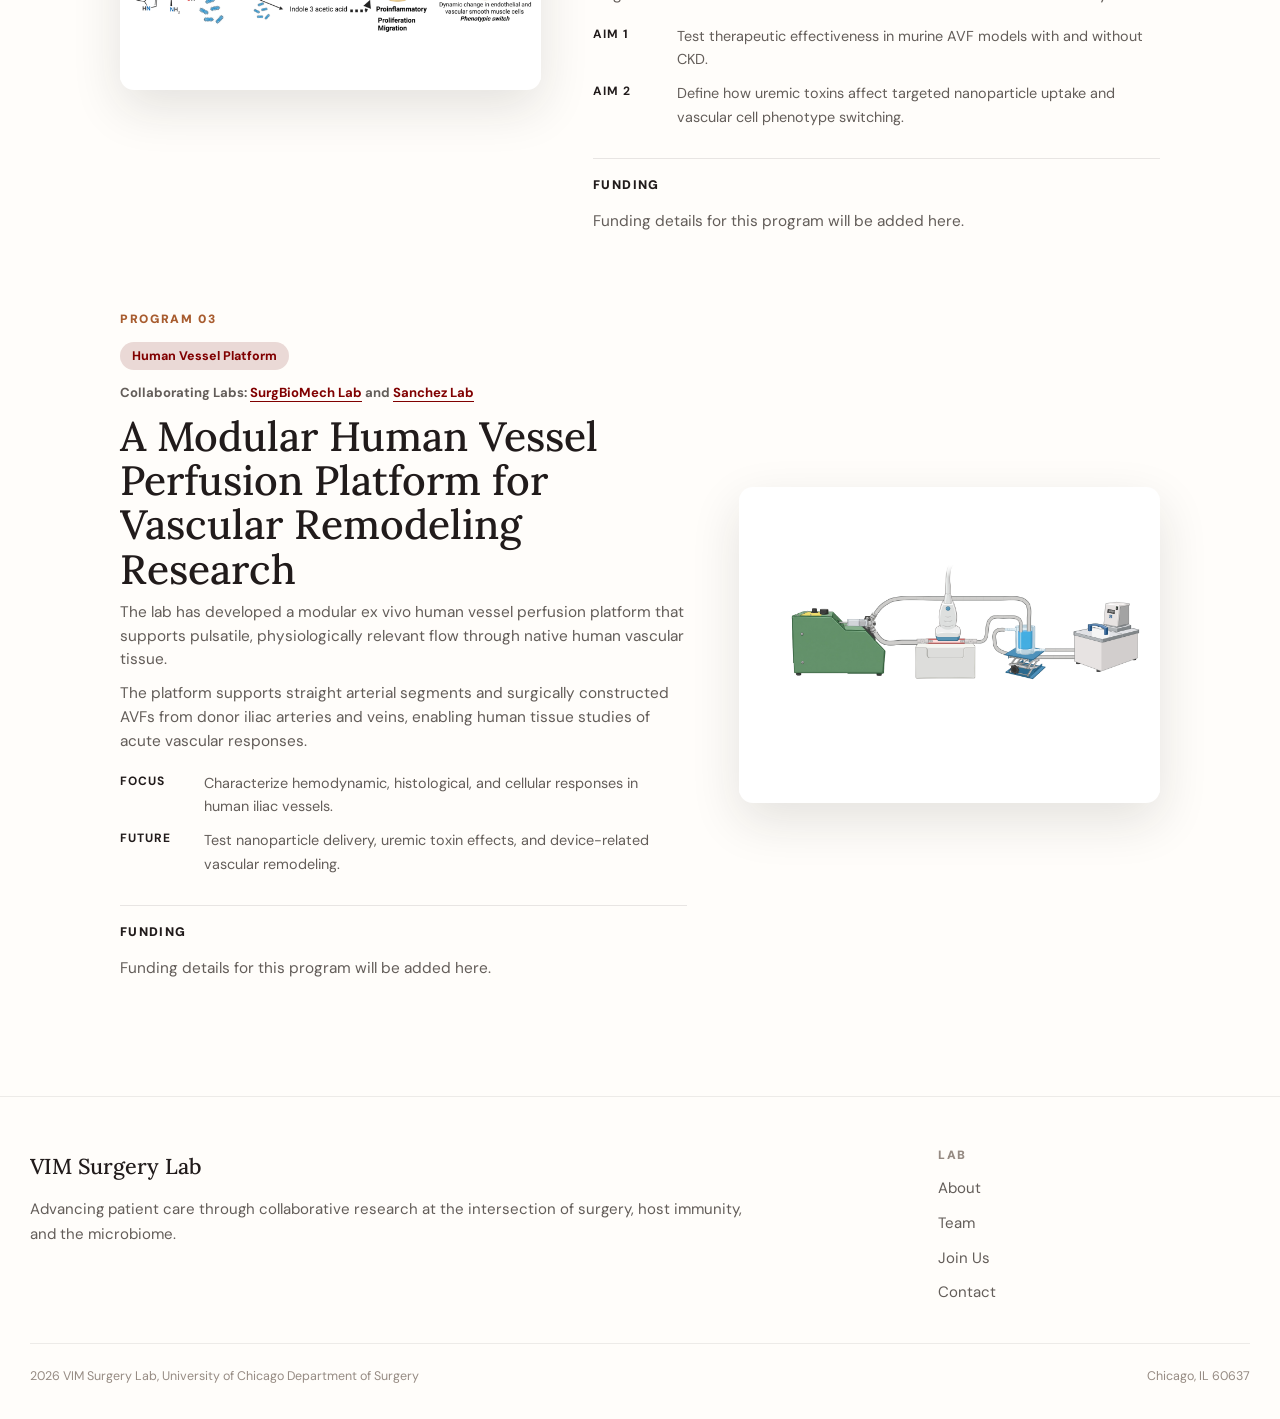
==== commit b5f2b54d: "SEO optimization" ====
--- a/research-gaines.html
+++ b/research-gaines.html
@@ -49,7 +49,7 @@
         </button>
       </div>
       <a href="index.html#about">About</a>
-      <a href="research.html">Research</a>
+      <a href="index.html#research">Research</a>
       <a href="index.html#team">Team</a>
       <a href="index.html#contact">Contact</a>
     </nav>
@@ -72,8 +72,8 @@
         </a>
         <nav class="site-nav" aria-label="Primary navigation">
           <a href="index.html#about">About</a>
-          <a href="research.html">Research</a>
-          <a href="team.html">Team</a>
+          <a href="index.html#research">Research</a>
+          <a href="index.html#team">Team</a>
           <a href="index.html#contact">Contact</a>
         </nav>
         <div class="nav-actions">
@@ -91,6 +91,7 @@
         <div class="container reveal">
           <p class="eyebrow">Vascular Science &amp; Therapeutics</p>
           <h1>"Mimi" Sara Gaines, MD</h1>
+          <p class="page-affiliation">Sara Gaines Lab · VIM Surgery Lab · University of Chicago Department of Surgery</p>
           <p class="hero-copy">
             Investigating the gut-vascular axis and developing microbiome, nanomedicine, and human tissue approaches to improve arteriovenous fistula outcomes.
           </p>
--- a/styles.css
+++ b/styles.css
@@ -434,6 +434,15 @@
   font-size: clamp(2.15rem, 3.6vw, 3.6rem);
 }
 
+.page-affiliation {
+  margin-top: 14px;
+  color: var(--primary);
+  font-size: .86rem;
+  font-weight: 800;
+  letter-spacing: .08em;
+  text-transform: uppercase;
+}
+
 .page-title .hero-copy {
   max-width: 700px;
   font-size: clamp(1rem, 1.1vw, 1.16rem);
@@ -947,6 +956,10 @@
   justify-content: center;
 }
 
+.team-member-header {
+  margin-top: clamp(48px, 8vw, 82px);
+}
+
 .pi-card {
   display: grid;
   justify-items: center;
@@ -1025,6 +1038,7 @@
   display: grid;
   grid-template-columns: repeat(3, minmax(0, 1fr));
   gap: 22px;
+  text-align: left;
 }
 
 .member-card {
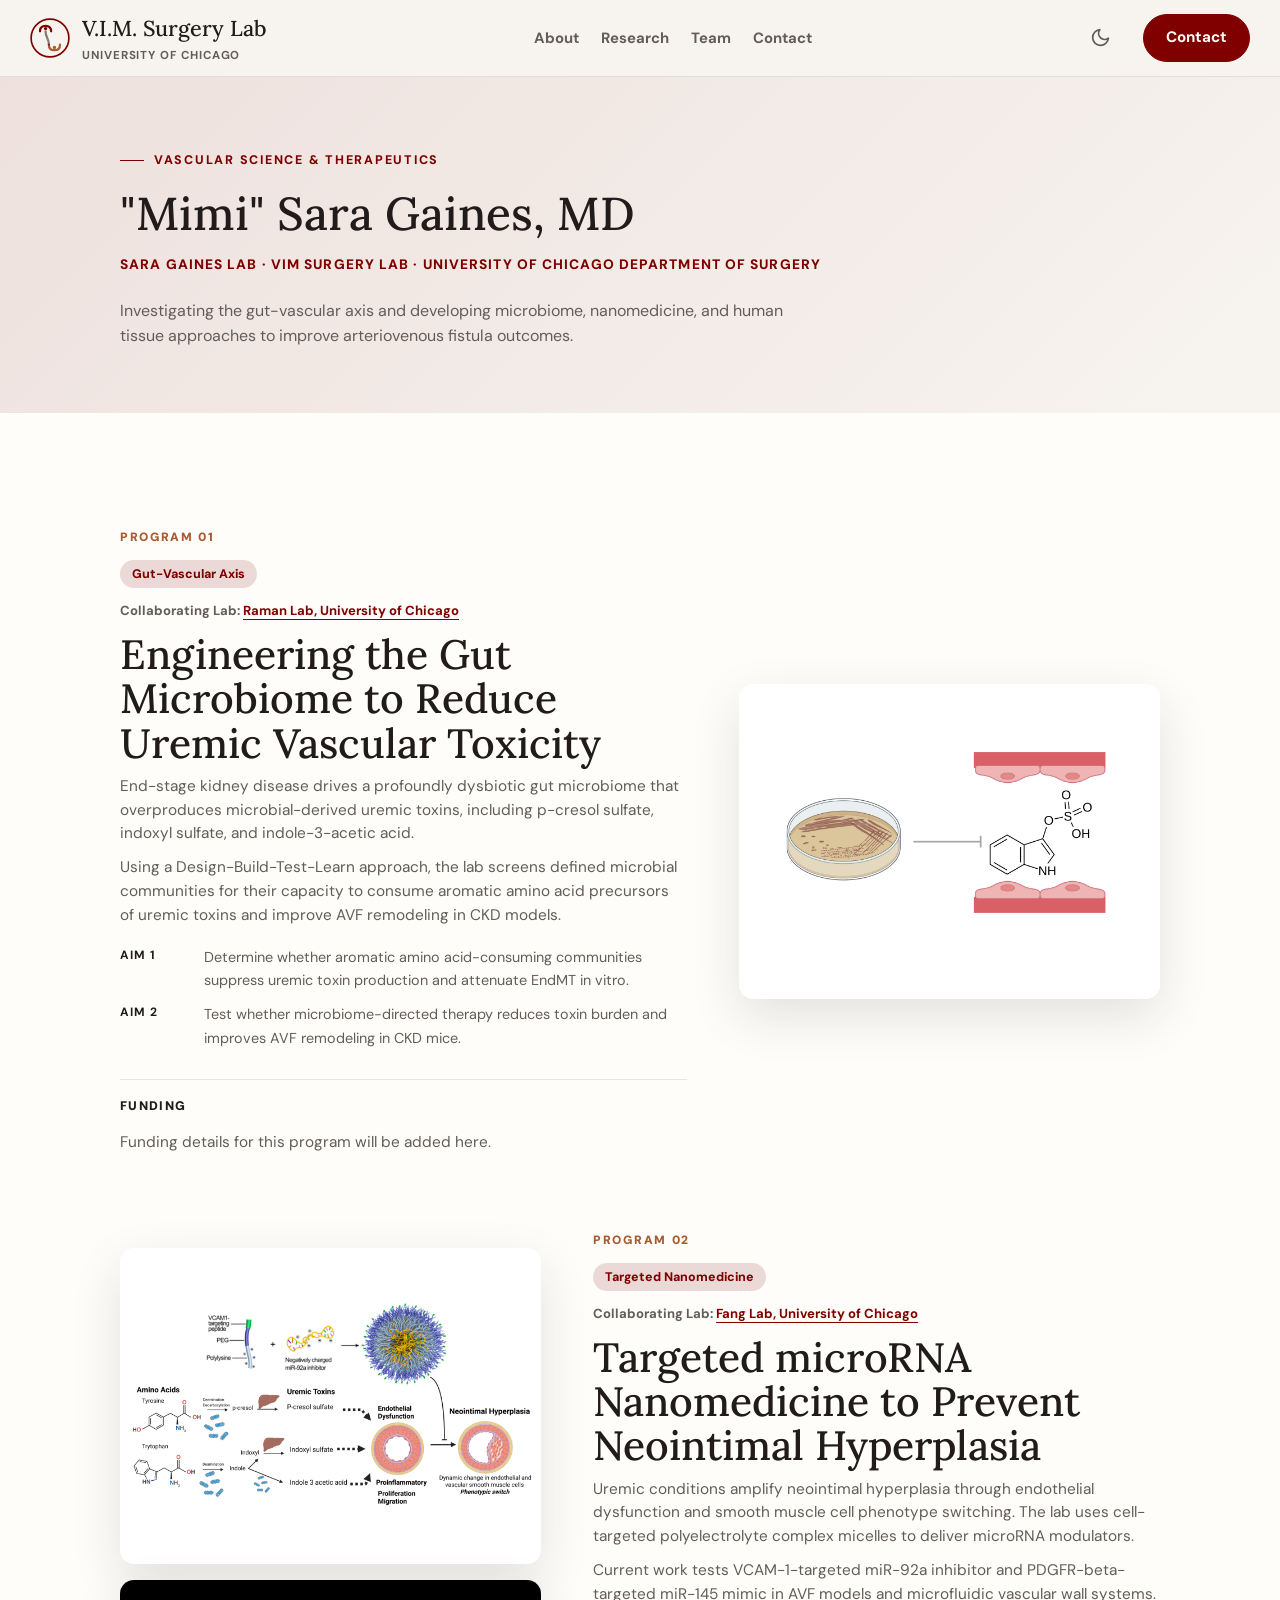
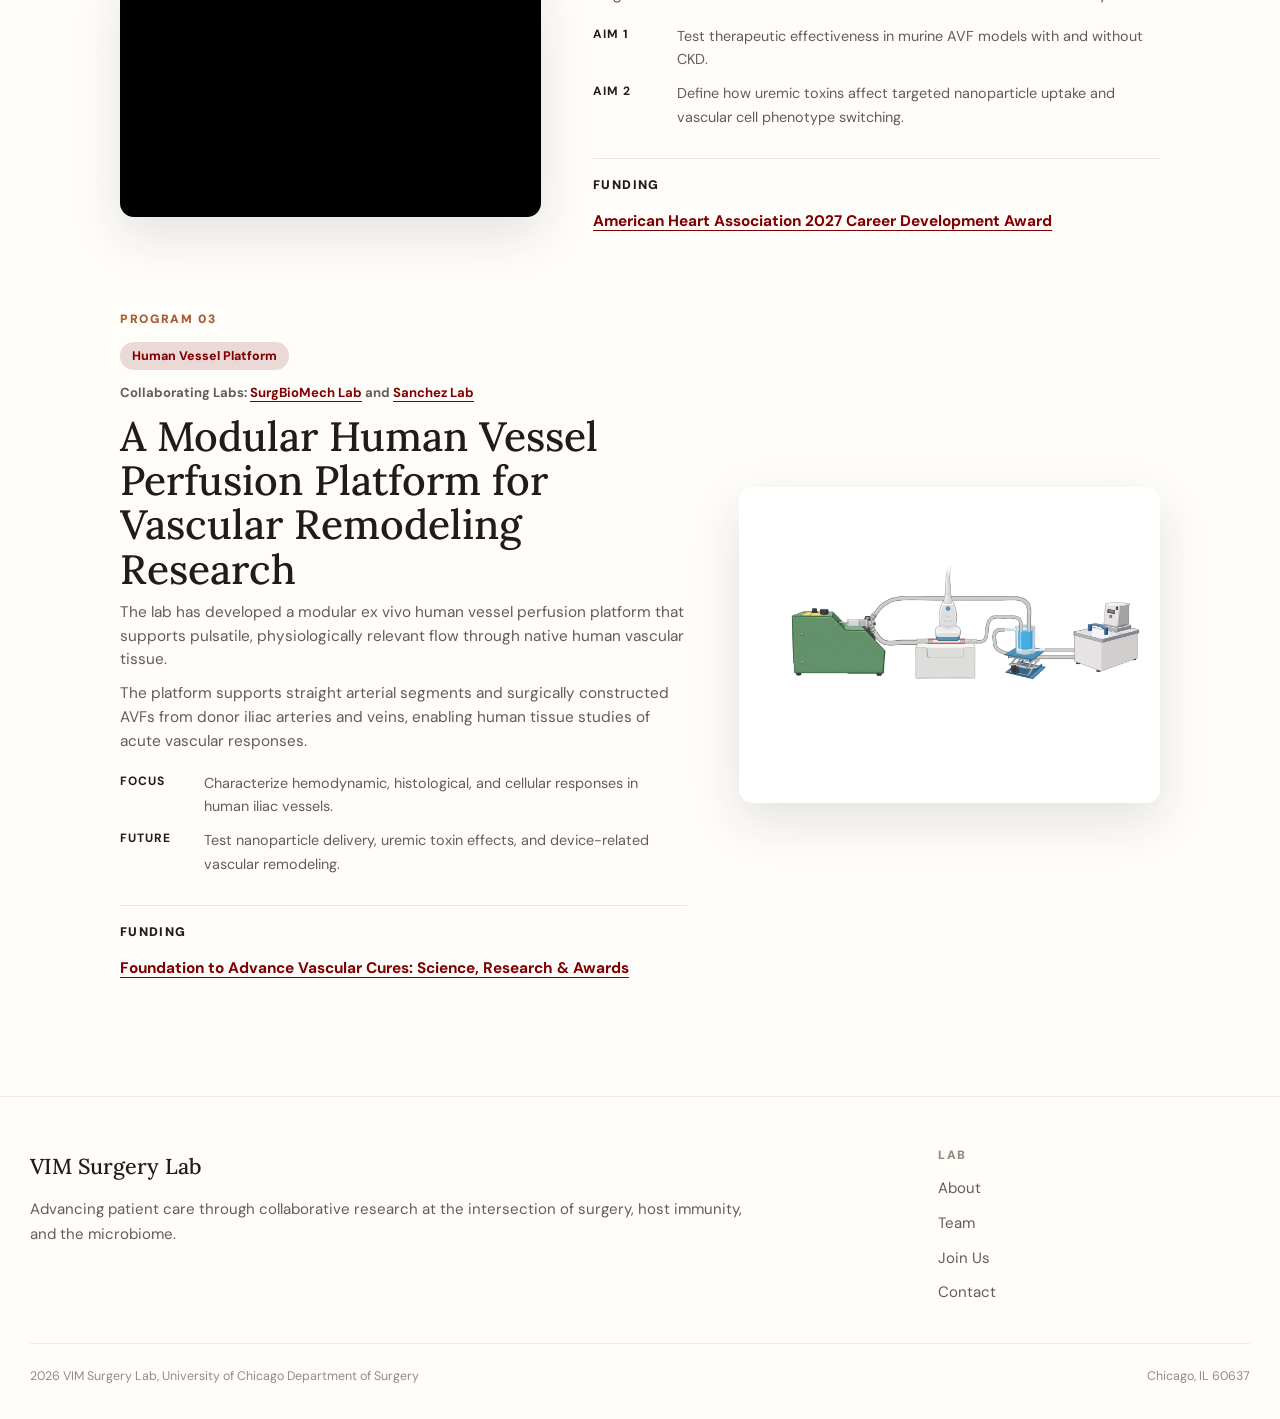
==== commit 44973278: "added videos to Gaines lab website" ====
--- a/research-gaines.html
+++ b/research-gaines.html
@@ -5,12 +5,12 @@
     <meta name="viewport" content="width=device-width, initial-scale=1">
     <title>Sara Gaines Lab | UChicago Vascular Biology | VIM Surgery Lab</title>
     <meta name="description" content="The Sara Gaines Lab at UChicago studies vascular biology, arteriovenous fistula failure, uremic toxins, targeted nanomedicine, and human vessel perfusion models.">
-    <link rel="canonical" href="https://vimsurgerylab.com/research-gaines.html">
+    <link rel="canonical" href="https://vimsurgerylab.com/research-gaines">
     <meta property="og:type" content="article">
     <meta property="og:site_name" content="VIM Surgery Lab">
     <meta property="og:title" content="Sara Gaines Lab | UChicago | VIM Surgery Lab">
     <meta property="og:description" content="UChicago vascular biology research from the Sara Gaines Lab, including microbiome engineering, targeted nanomedicine, and human vessel perfusion.">
-    <meta property="og:url" content="https://vimsurgerylab.com/research-gaines.html">
+    <meta property="og:url" content="https://vimsurgerylab.com/research-gaines">
     <meta name="twitter:card" content="summary">
     <meta name="twitter:title" content="Sara Gaines Lab | UChicago | VIM Surgery Lab">
     <meta name="twitter:description" content="UChicago vascular biology research from the Sara Gaines Lab, including microbiome engineering, targeted nanomedicine, and human vessel perfusion.">
@@ -31,7 +31,7 @@
           "name": "VIM Surgery Lab",
           "url": "https://vimsurgerylab.com/"
         },
-        "url": "https://vimsurgerylab.com/research-gaines.html",
+        "url": "https://vimsurgerylab.com/research-gaines",
         "knowsAbout": ["vascular biology", "arteriovenous fistula failure", "gut microbiome", "uremic toxins", "nanomedicine"]
       }
     </script>
@@ -140,12 +140,17 @@
               </ul>
               <div class="funding-placeholder">
                 <h3>Funding</h3>
-                <p>Funding details for this program will be added here.</p>
-              </div>
-            </div>
-            <figure class="project-visual project-figure">
-              <img src="Lab Website Materials/Website Images/Gaines Research Page/Updated miRNA.jpeg" alt="Updated miRNA nanomedicine project figure">
-            </figure>
+                <p><a href="https://professional.heart.org/en/research-programs/aha-funding-opportunities/career-development-award" target="_blank" rel="noopener noreferrer">American Heart Association 2027 Career Development Award</a></p>
+              </div>
+            </div>
+            <div class="project-media-stack">
+              <figure class="project-visual project-figure">
+                <img src="Lab Website Materials/Website Images/Gaines Research Page/Updated miRNA.jpeg" alt="Updated miRNA nanomedicine project figure">
+              </figure>
+              <div class="project-video">
+                <iframe src="https://www.youtube-nocookie.com/embed/9DwnZRfYFNE" title="Keeping the Dialysis Flowing" loading="lazy" allow="accelerometer; autoplay; clipboard-write; encrypted-media; gyroscope; picture-in-picture; web-share" referrerpolicy="strict-origin-when-cross-origin" allowfullscreen></iframe>
+              </div>
+            </div>
           </article>
 
           <article class="project reveal">
@@ -162,7 +167,7 @@
               </ul>
               <div class="funding-placeholder">
                 <h3>Funding</h3>
-                <p>Funding details for this program will be added here.</p>
+                <p><a href="https://www.vascularcures.org/science-research-awards" target="_blank" rel="noopener noreferrer">Foundation to Advance Vascular Cures: Science, Research &amp; Awards</a></p>
               </div>
             </div>
             <figure class="project-visual project-figure">
--- a/styles.css
+++ b/styles.css
@@ -630,6 +630,74 @@
   font-size: .96rem;
 }
 
+.history-publications {
+  margin-top: clamp(38px, 6vw, 72px);
+}
+
+.history-publications-header {
+  margin-bottom: 20px;
+}
+
+.history-publications-header h3 {
+  font-size: clamp(1.45rem, 2.4vw, 2rem);
+}
+
+.publication-link-grid {
+  display: grid;
+  grid-template-columns: repeat(5, minmax(0, 1fr));
+  gap: 14px;
+}
+
+.publication-link {
+  display: block;
+  min-width: 0;
+  min-height: 140px;
+  padding: 18px 18px 20px;
+  border: 1px solid color-mix(in srgb, var(--text) 8%, transparent);
+  border-radius: var(--radius-md);
+  border-top: 3px solid var(--primary);
+  background:
+    linear-gradient(180deg, color-mix(in srgb, var(--surface-strong) 92%, var(--primary-soft)), var(--surface-strong)),
+    var(--surface-strong);
+  box-shadow: 0 8px 24px rgba(31, 29, 24, .04);
+  text-decoration: none;
+}
+
+.publication-link:hover {
+  border-color: color-mix(in srgb, var(--primary) 32%, transparent);
+  box-shadow: 0 12px 32px rgba(31, 29, 24, .08);
+  transform: translateY(-2px);
+}
+
+.publication-link.science {
+  border-top-color: var(--accent);
+}
+
+.publication-link.gastro {
+  border-top-color: var(--charcoal);
+}
+
+.publication-link strong,
+.publication-link em {
+  display: block;
+}
+
+.publication-link strong {
+  color: var(--text);
+  font-family: var(--display);
+  font-size: clamp(1.05rem, 1.2vw, 1.28rem);
+  font-weight: 500;
+  line-height: 1.15;
+}
+
+.publication-link em {
+  margin-top: 14px;
+  color: var(--muted);
+  font-size: .86rem;
+  font-style: normal;
+  line-height: 1.42;
+}
+
 .project-list {
   display: grid;
   gap: clamp(60px, 8vw, 104px);
@@ -679,6 +747,13 @@
   margin: 0;
   color: var(--faint);
   font-size: .9rem;
+}
+
+.funding-placeholder a {
+  color: var(--primary);
+  font-weight: 750;
+  text-decoration-thickness: 1px;
+  text-underline-offset: 4px;
 }
 
 .funding-placeholder-page {
@@ -820,6 +895,28 @@
   object-fit: contain;
 }
 
+.project-media-stack {
+  display: grid;
+  width: 100%;
+  gap: 16px;
+}
+
+.project-video {
+  width: 100%;
+  aspect-ratio: 16 / 9;
+  overflow: hidden;
+  border-radius: var(--radius-lg);
+  background: #000;
+  box-shadow: var(--shadow);
+}
+
+.project-video iframe {
+  display: block;
+  width: 100%;
+  height: 100%;
+  border: 0;
+}
+
 .research-motif {
   position: relative;
   width: 100%;
@@ -1225,6 +1322,10 @@
     direction: ltr;
   }
 
+  .publication-link-grid {
+    grid-template-columns: repeat(2, minmax(0, 1fr));
+  }
+
   .pi-research-grid {
     grid-template-columns: 1fr;
   }
@@ -1268,6 +1369,10 @@
     width: 100%;
   }
 
+  .publication-link-grid {
+    grid-template-columns: 1fr;
+  }
+
   .aims li {
     grid-template-columns: 1fr;
     gap: 2px;
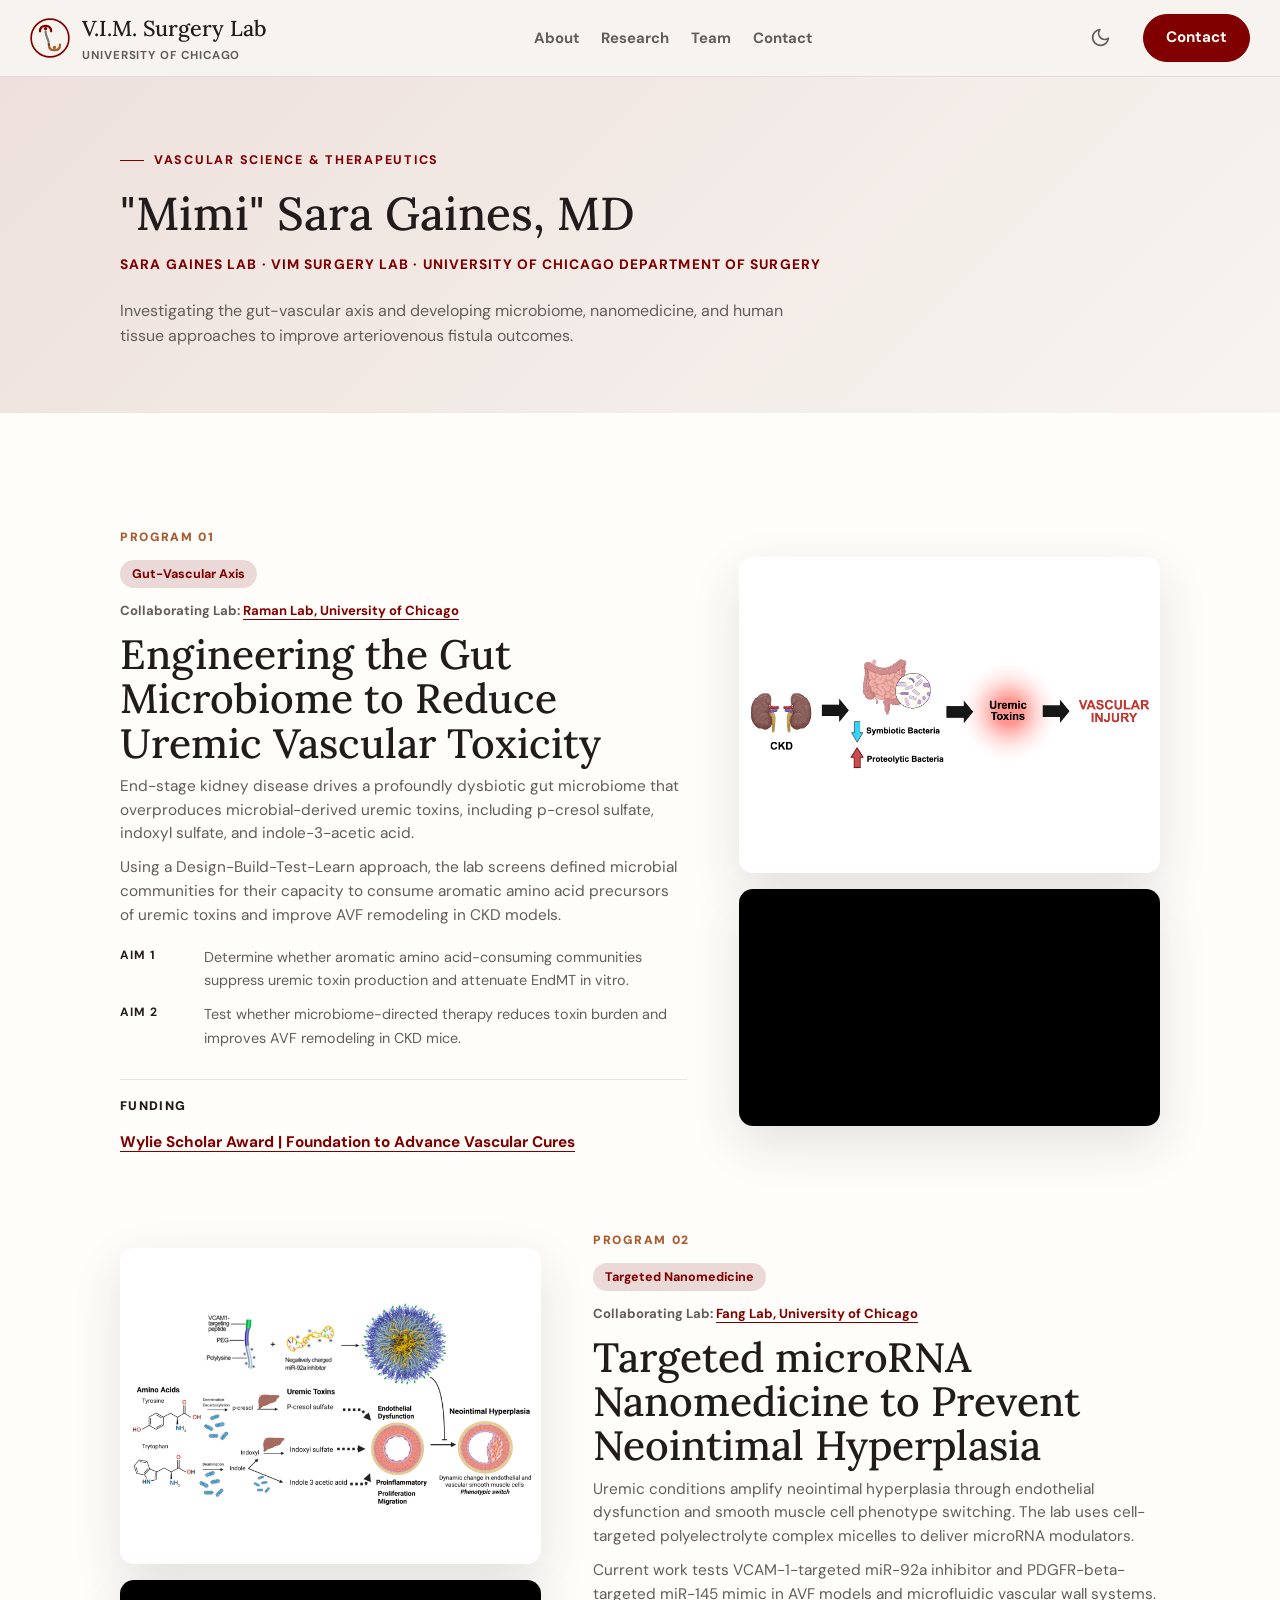
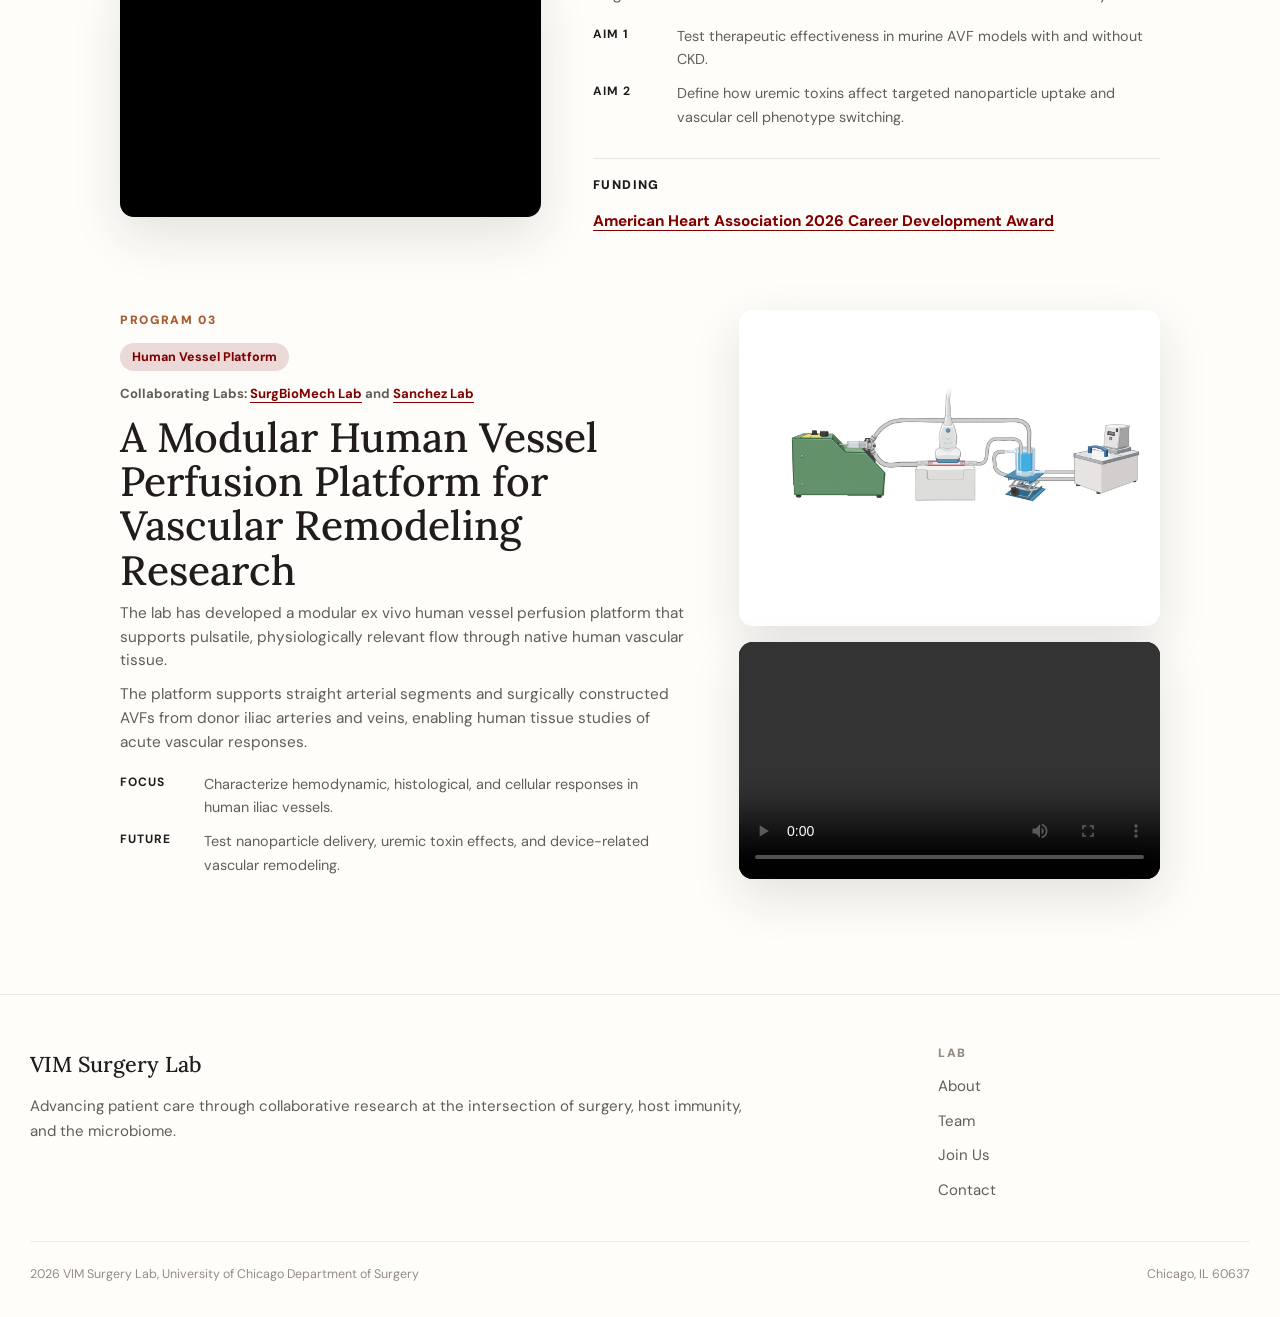
==== commit 1ffc0314: "changes made to gaines research page" ====
--- a/research-gaines.html
+++ b/research-gaines.html
@@ -118,12 +118,17 @@
               </ul>
               <div class="funding-placeholder">
                 <h3>Funding</h3>
-                <p>Funding details for this program will be added here.</p>
-              </div>
-            </div>
-            <figure class="project-visual project-figure">
-              <img src="Lab Website Materials/Website Images/Gaines Research Page/Preliminary Raman Figure.jpeg" alt="Preliminary Raman Lab figure for gut microbiome engineering research">
-            </figure>
+                <p><a href="https://www.vascularcures.org/science-research-awards" target="_blank" rel="noopener noreferrer">Wylie Scholar Award | Foundation to Advance Vascular Cures</a></p>
+              </div>
+            </div>
+            <div class="project-media-stack">
+              <figure class="project-visual project-figure">
+                <img src="Lab Website Materials/Website Images/Gaines Research Page/CKD Gut Microbiome Vascular Injury.png" alt="Diagram showing how chronic kidney disease alters gut bacteria, increases uremic toxins, and contributes to vascular injury">
+              </figure>
+              <div class="project-video">
+                <iframe src="https://www.youtube-nocookie.com/embed/aYR2d64jTd8" title="Wylie Scholar Award video" loading="lazy" allow="accelerometer; autoplay; clipboard-write; encrypted-media; gyroscope; picture-in-picture; web-share" referrerpolicy="strict-origin-when-cross-origin" allowfullscreen></iframe>
+              </div>
+            </div>
           </article>
 
           <article class="project reverse reveal">
@@ -140,7 +145,7 @@
               </ul>
               <div class="funding-placeholder">
                 <h3>Funding</h3>
-                <p><a href="https://professional.heart.org/en/research-programs/aha-funding-opportunities/career-development-award" target="_blank" rel="noopener noreferrer">American Heart Association 2027 Career Development Award</a></p>
+                <p><a href="https://professional.heart.org/en/research-programs/aha-funding-opportunities/career-development-award" target="_blank" rel="noopener noreferrer">American Heart Association 2026 Career Development Award</a></p>
               </div>
             </div>
             <div class="project-media-stack">
@@ -165,14 +170,18 @@
                 <li><strong>Focus</strong> Characterize hemodynamic, histological, and cellular responses in human iliac vessels.</li>
                 <li><strong>Future</strong> Test nanoparticle delivery, uremic toxin effects, and device-related vascular remodeling.</li>
               </ul>
-              <div class="funding-placeholder">
-                <h3>Funding</h3>
-                <p><a href="https://www.vascularcures.org/science-research-awards" target="_blank" rel="noopener noreferrer">Foundation to Advance Vascular Cures: Science, Research &amp; Awards</a></p>
-              </div>
-            </div>
-            <figure class="project-visual project-figure">
-              <img src="Lab Website Materials/Website Images/Gaines Research Page/Perfusion Schematic.jpeg" alt="Human vessel perfusion platform schematic">
-            </figure>
+            </div>
+            <div class="project-media-stack">
+              <figure class="project-visual project-figure">
+                <img src="Lab Website Materials/Website Images/Gaines Research Page/Perfusion Schematic.jpeg" alt="Human vessel perfusion platform schematic">
+              </figure>
+              <div class="project-video project-video-local">
+                <video controls preload="metadata" playsinline>
+                  <source src="Lab Website Materials/Website Images/Gaines Research Page/Perfusion Circuit Video.mp4" type="video/mp4">
+                  Your browser cannot play this video. <a href="Lab Website Materials/Website Images/Gaines Research Page/Perfusion Circuit Video.mp4">Open the perfusion circuit video</a>.
+                </video>
+              </div>
+            </div>
           </article>
         </div>
       </section>
--- a/styles.css
+++ b/styles.css
@@ -897,8 +897,13 @@
 
 .project-media-stack {
   display: grid;
+  min-width: 0;
   width: 100%;
   gap: 16px;
+}
+
+.project-content {
+  min-width: 0;
 }
 
 .project-video {
@@ -910,11 +915,16 @@
   box-shadow: var(--shadow);
 }
 
-.project-video iframe {
+.project-video iframe,
+.project-video video {
   display: block;
   width: 100%;
   height: 100%;
   border: 0;
+}
+
+.project-video video {
+  object-fit: contain;
 }
 
 .research-motif {
@@ -1133,7 +1143,7 @@
 
 .member-grid {
   display: grid;
-  grid-template-columns: repeat(3, minmax(0, 1fr));
+  grid-template-columns: repeat(2, minmax(0, 1fr));
   gap: 22px;
   text-align: left;
 }
@@ -1294,6 +1304,22 @@
   }
 }
 
+@media (max-width: 1100px) {
+  .research-detail-section .project,
+  .research-detail-section .project.reverse {
+    grid-template-columns: minmax(0, 1fr);
+    direction: ltr;
+    align-items: start;
+    gap: 28px;
+  }
+
+  .research-detail-section .project-media-stack,
+  .research-detail-section .project > .project-visual {
+    width: min(100%, 760px);
+    justify-self: center;
+  }
+}
+
 @media (max-width: 920px) {
   .site-nav,
   .nav-button {
@@ -1339,6 +1365,30 @@
     aspect-ratio: 16 / 10;
   }
 
+  .research-detail-section {
+    padding-block: 64px;
+  }
+
+  .research-detail-section .project-list {
+    gap: 48px;
+  }
+
+  .research-detail-section .project {
+    align-items: start;
+    gap: 24px;
+    padding-bottom: 48px;
+    border-bottom: 1px solid color-mix(in srgb, var(--text) 10%, transparent);
+  }
+
+  .research-detail-section .project:last-child {
+    padding-bottom: 0;
+    border-bottom: 0;
+  }
+
+  .project-media-stack {
+    gap: 12px;
+  }
+
   .footer-grid {
     grid-template-columns: 1fr 1fr;
   }
@@ -1356,6 +1406,58 @@
 
   .nav-actions {
     gap: 4px;
+  }
+
+  .page-title {
+    padding-block: 34px;
+  }
+
+  .page-title h1 {
+    font-size: 2rem;
+    line-height: 1.12;
+  }
+
+  .page-affiliation {
+    font-size: .74rem;
+    line-height: 1.5;
+    letter-spacing: 0;
+  }
+
+  .research-detail-section {
+    padding-block: 48px;
+  }
+
+  .research-detail-section .project-list {
+    gap: 40px;
+  }
+
+  .research-detail-section .project {
+    gap: 20px;
+    padding-bottom: 40px;
+  }
+
+  .research-detail-section .project h2 {
+    font-size: 1.65rem;
+    line-height: 1.18;
+  }
+
+  .research-detail-section .collab,
+  .funding-placeholder a {
+    overflow-wrap: anywhere;
+  }
+
+  .funding-placeholder {
+    margin-top: 22px;
+    padding-top: 16px;
+  }
+
+  .project-visual {
+    aspect-ratio: 4 / 3;
+    border-radius: var(--radius-md);
+  }
+
+  .project-video {
+    border-radius: var(--radius-md);
   }
 
   .footer-grid {
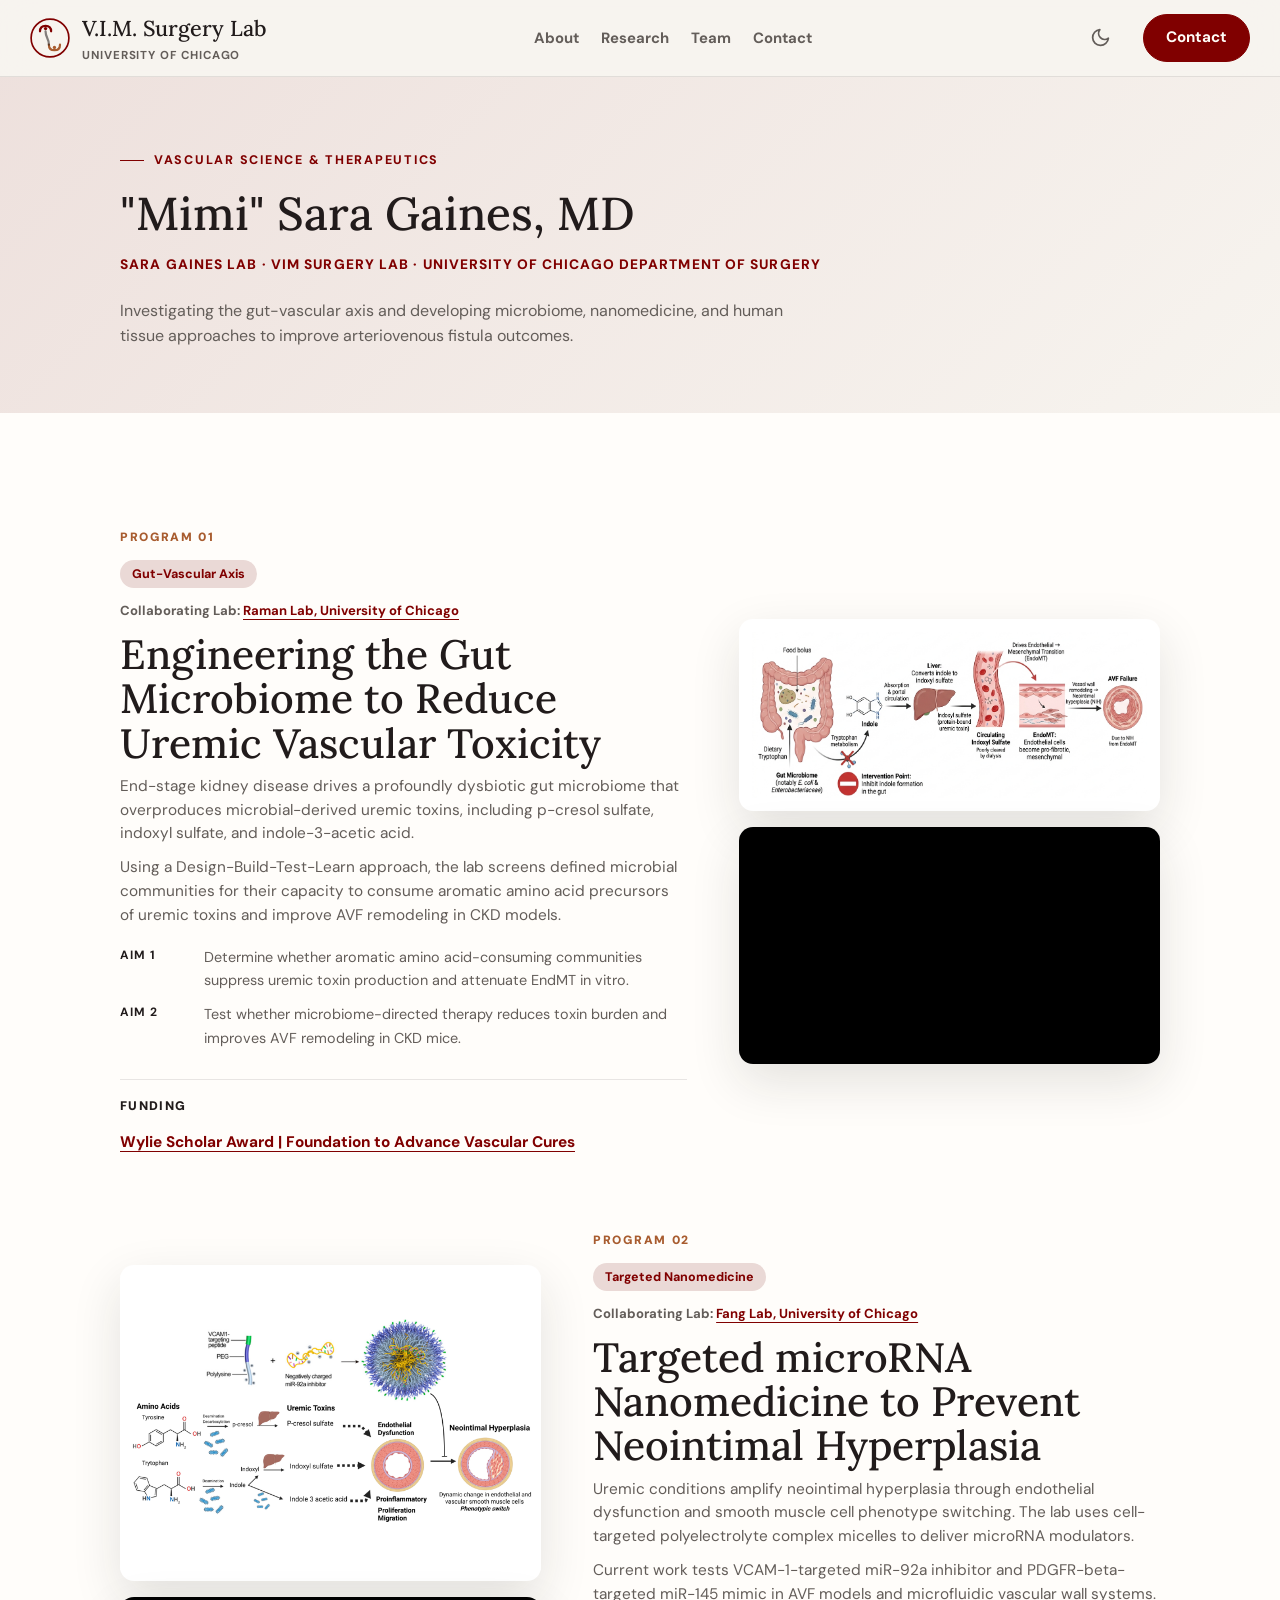
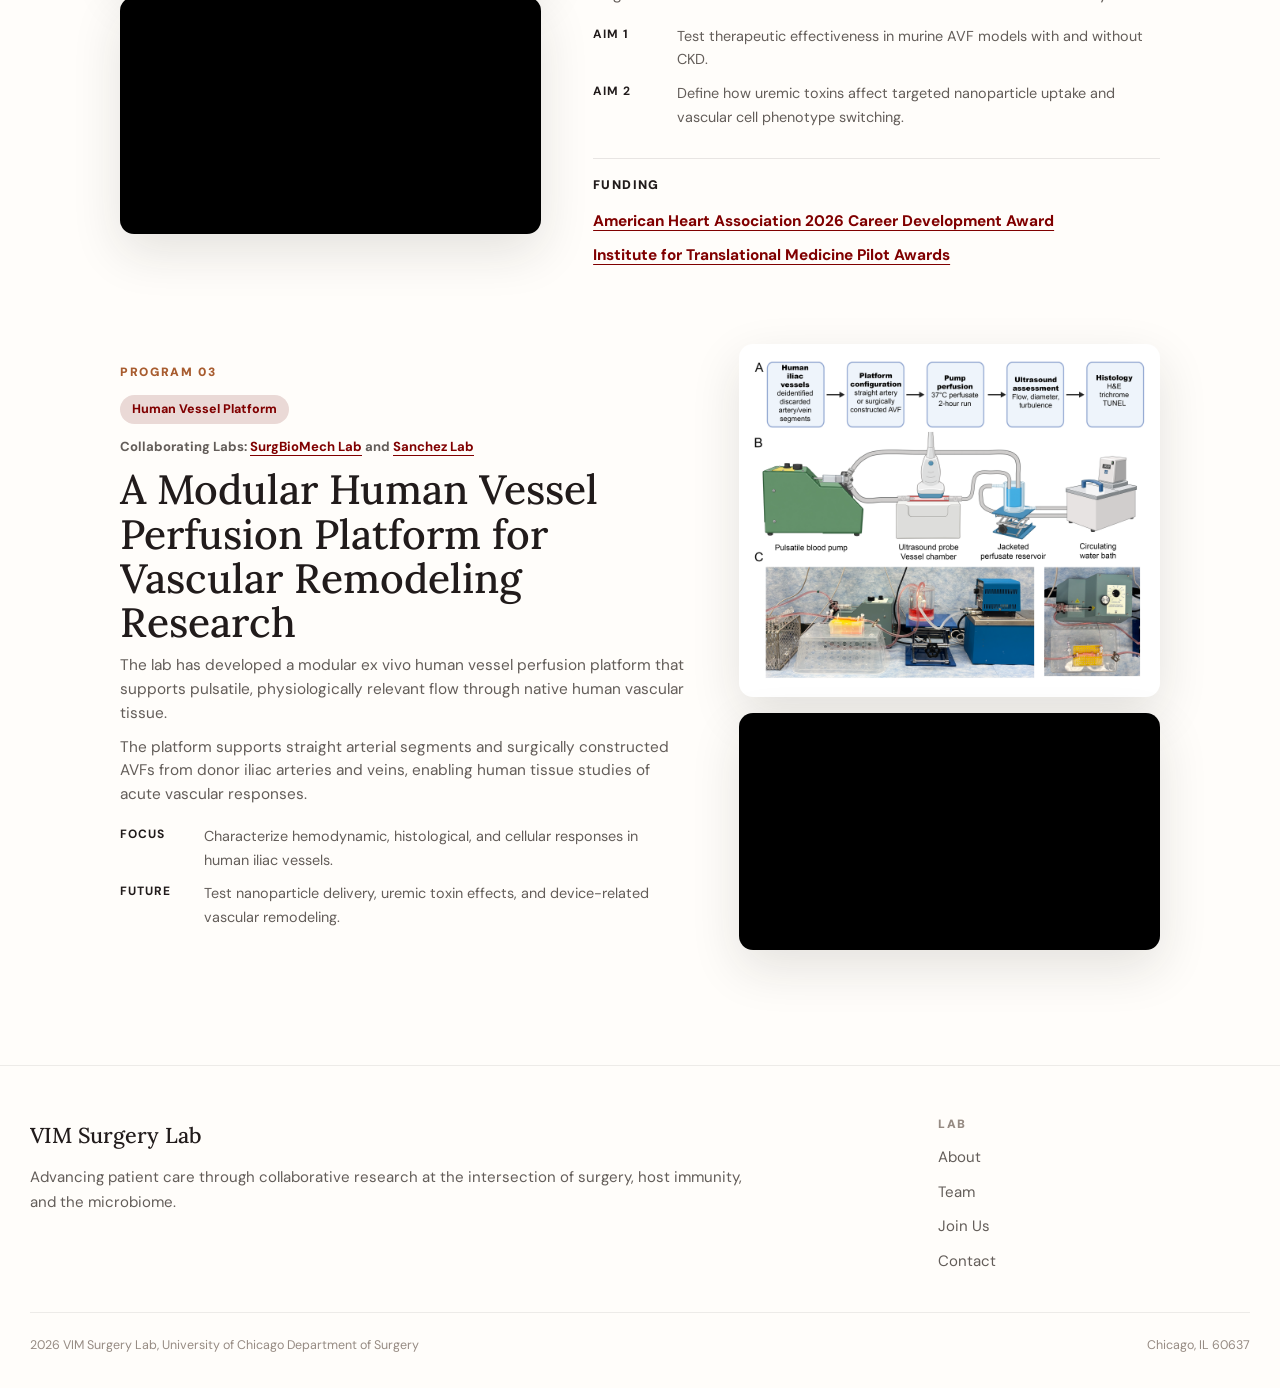
==== commit 5e98565e: "added new headshots for Lavanya and reformatted Gaines research page" ====
--- a/research-gaines.html
+++ b/research-gaines.html
@@ -122,8 +122,8 @@
               </div>
             </div>
             <div class="project-media-stack">
-              <figure class="project-visual project-figure">
-                <img src="Lab Website Materials/Website Images/Gaines Research Page/CKD Gut Microbiome Vascular Injury.png" alt="Diagram showing how chronic kidney disease alters gut bacteria, increases uremic toxins, and contributes to vascular injury">
+              <figure class="project-visual project-figure project-figure-natural">
+                <img src="Lab Website Materials/Website Images/Gaines Research Page/CKD Gut DMC.png" alt="Diagram showing how gut microbial indole production leads to circulating indoxyl sulfate, vascular remodeling, and arteriovenous fistula failure">
               </figure>
               <div class="project-video">
                 <iframe src="https://www.youtube-nocookie.com/embed/aYR2d64jTd8" title="Wylie Scholar Award video" loading="lazy" allow="accelerometer; autoplay; clipboard-write; encrypted-media; gyroscope; picture-in-picture; web-share" referrerpolicy="strict-origin-when-cross-origin" allowfullscreen></iframe>
@@ -146,6 +146,7 @@
               <div class="funding-placeholder">
                 <h3>Funding</h3>
                 <p><a href="https://professional.heart.org/en/research-programs/aha-funding-opportunities/career-development-award" target="_blank" rel="noopener noreferrer">American Heart Association 2026 Career Development Award</a></p>
+                <p><a href="https://chicagoitm.org/itm-pilot-awards/" target="_blank" rel="noopener noreferrer">Institute for Translational Medicine Pilot Awards</a></p>
               </div>
             </div>
             <div class="project-media-stack">
@@ -172,14 +173,11 @@
               </ul>
             </div>
             <div class="project-media-stack">
-              <figure class="project-visual project-figure">
-                <img src="Lab Website Materials/Website Images/Gaines Research Page/Perfusion Schematic.jpeg" alt="Human vessel perfusion platform schematic">
+              <figure class="project-visual project-figure project-figure-natural project-figure-compact">
+                <img src="Lab Website Materials/Website Images/Gaines Research Page/Figure 1.png" alt="Human vessel perfusion workflow, circuit schematic, and experimental platform photographs">
               </figure>
-              <div class="project-video project-video-local">
-                <video controls preload="metadata" playsinline>
-                  <source src="Lab Website Materials/Website Images/Gaines Research Page/Perfusion Circuit Video.mp4" type="video/mp4">
-                  Your browser cannot play this video. <a href="Lab Website Materials/Website Images/Gaines Research Page/Perfusion Circuit Video.mp4">Open the perfusion circuit video</a>.
-                </video>
+              <div class="project-video">
+                <iframe src="https://www.youtube-nocookie.com/embed/hzReeLky33Q" title="Perfusion circuit video" loading="lazy" allow="accelerometer; autoplay; clipboard-write; encrypted-media; gyroscope; picture-in-picture; web-share" referrerpolicy="strict-origin-when-cross-origin" allowfullscreen></iframe>
               </div>
             </div>
           </article>
--- a/styles.css
+++ b/styles.css
@@ -749,6 +749,10 @@
   font-size: .9rem;
 }
 
+.funding-placeholder p + p {
+  margin-top: 8px;
+}
+
 .funding-placeholder a {
   color: var(--primary);
   font-weight: 750;
@@ -895,6 +899,22 @@
   object-fit: contain;
 }
 
+.project-visual.project-figure-natural {
+  aspect-ratio: auto;
+  padding: clamp(8px, 1vw, 14px);
+  background: #fff;
+}
+
+.project-figure-natural img {
+  display: block;
+  height: auto;
+}
+
+.project-figure-compact {
+  width: min(100%, 500px);
+  justify-self: center;
+}
+
 .project-media-stack {
   display: grid;
   min-width: 0;
@@ -1109,6 +1129,10 @@
   object-position: center top;
 }
 
+.lavanya-photo {
+  object-position: center center;
+}
+
 .pi-card p {
   margin: 14px 0 0;
   color: var(--muted);
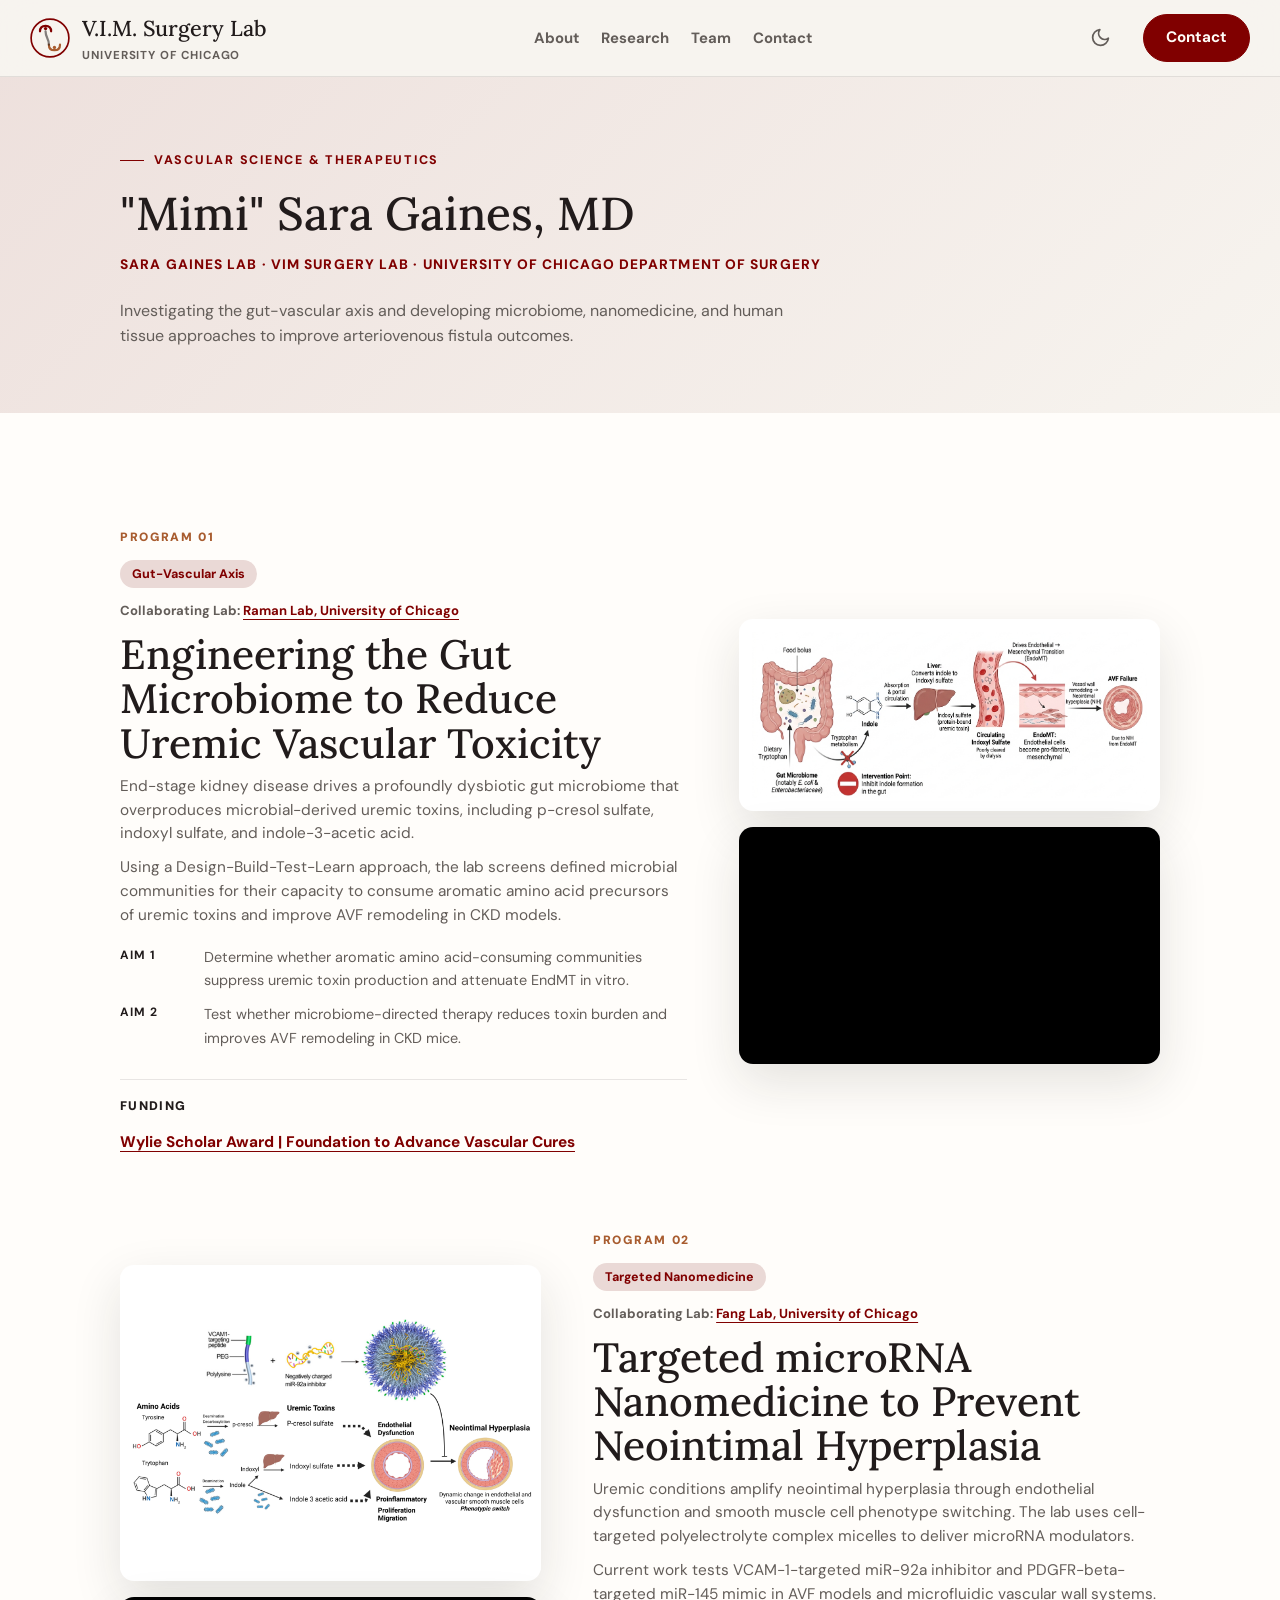
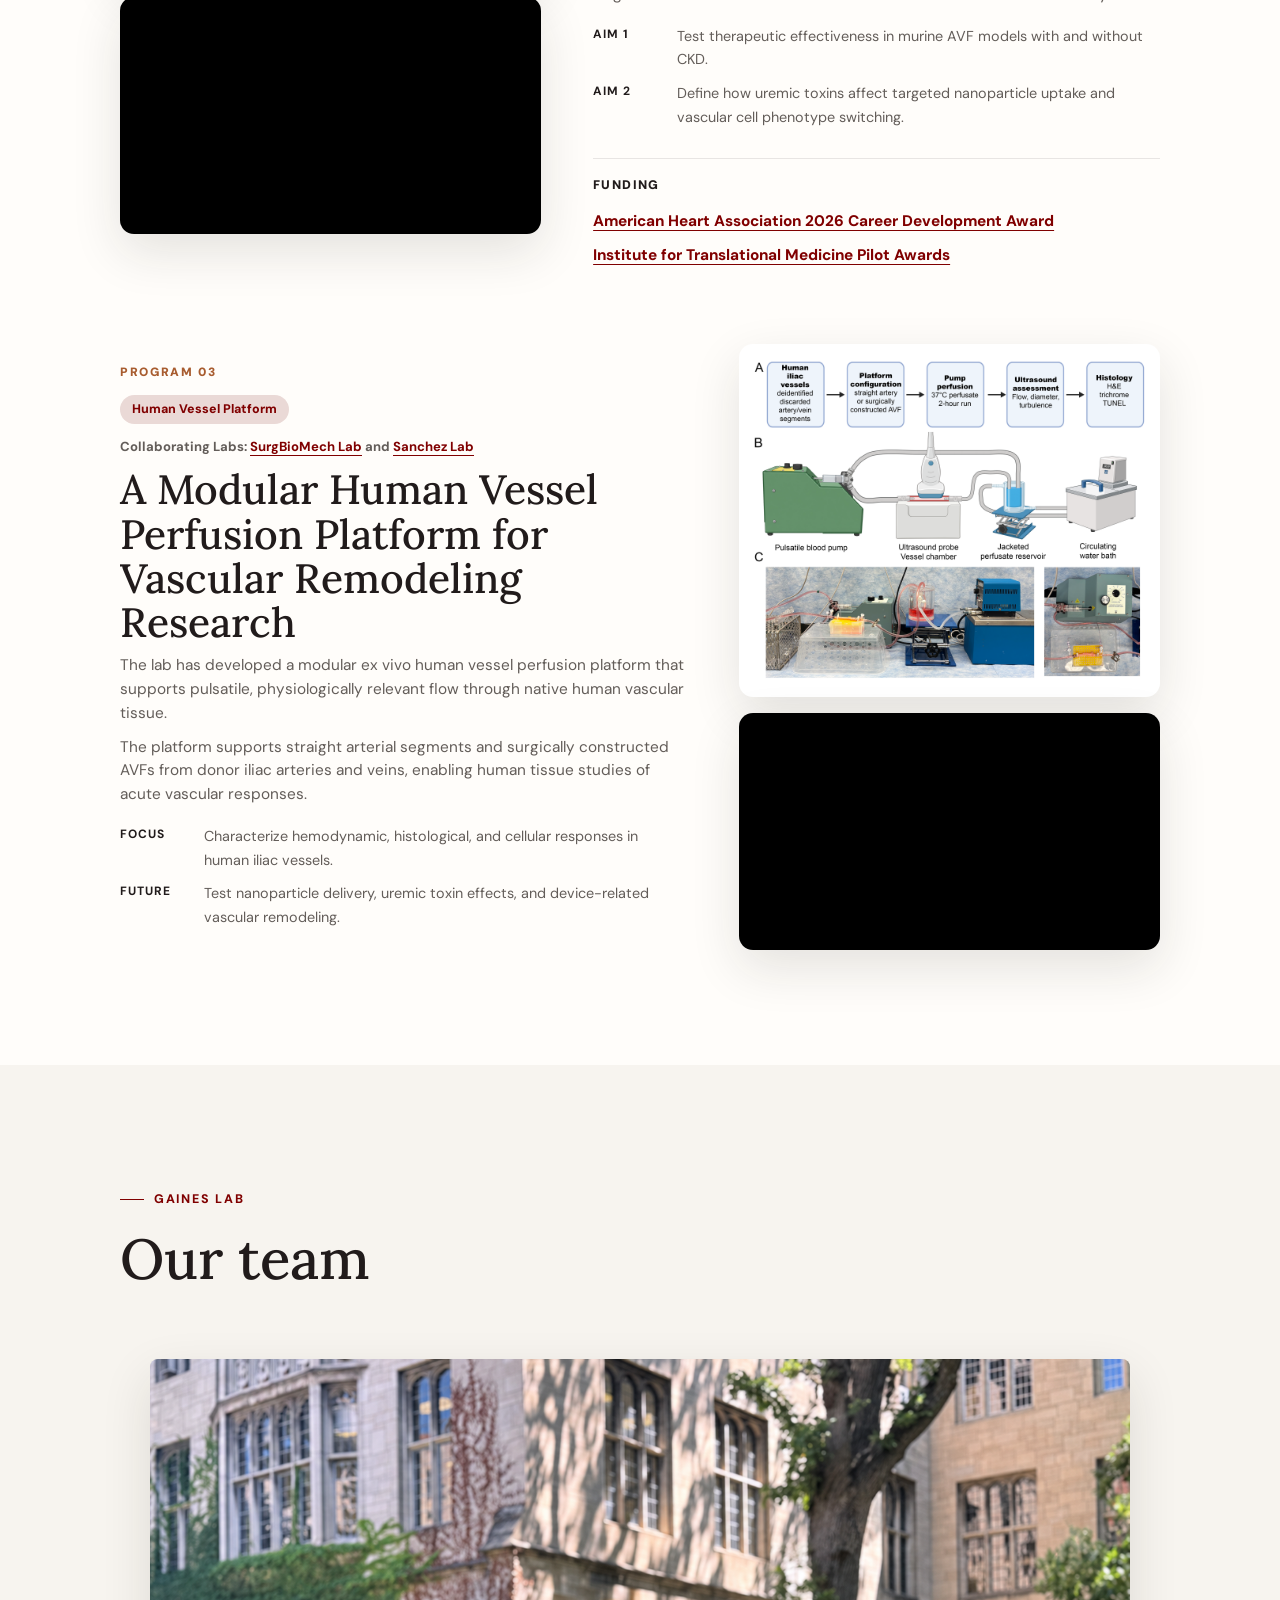
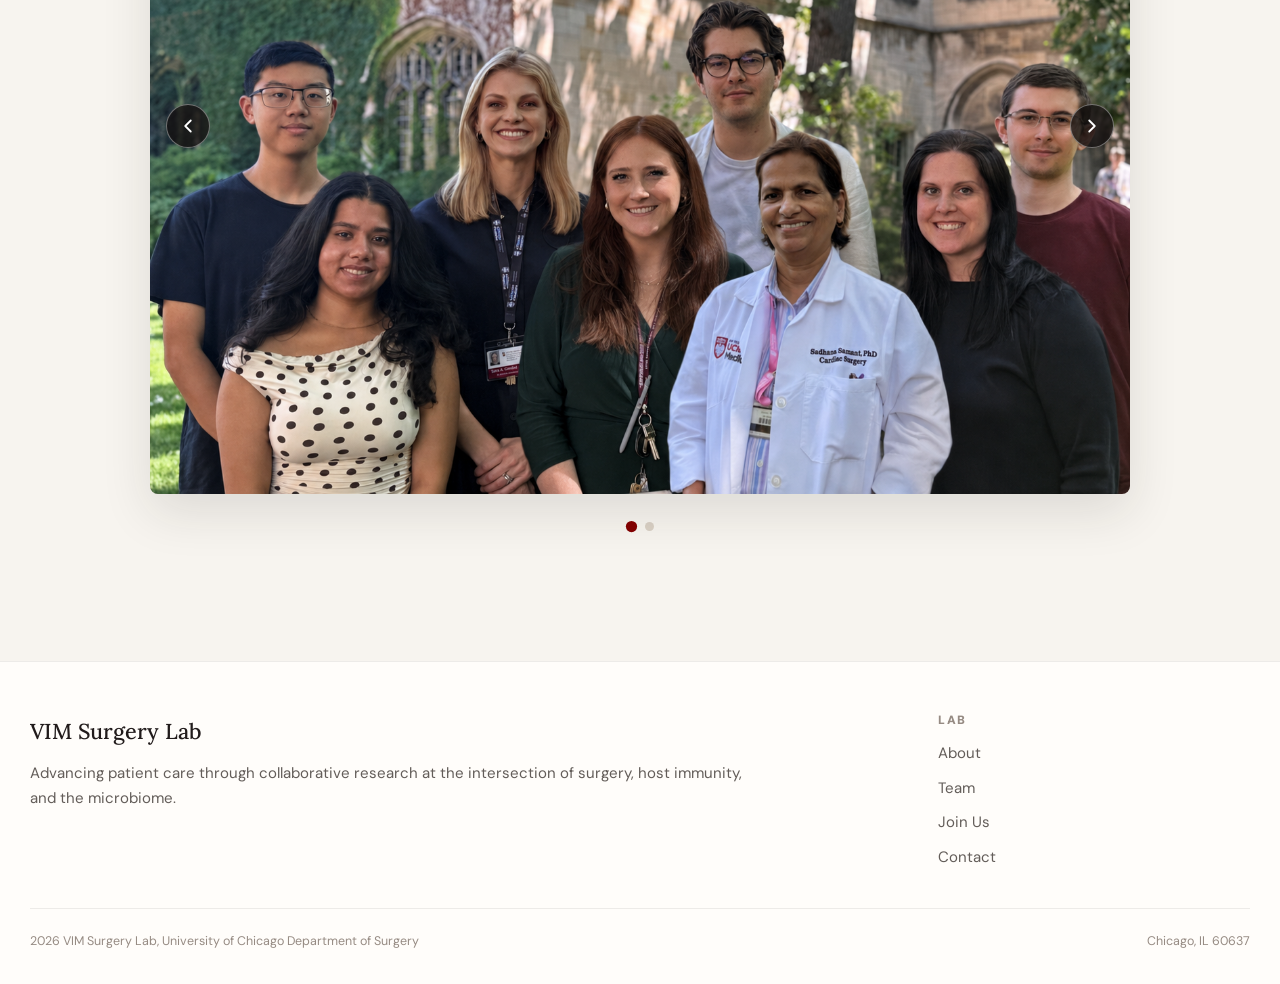
==== commit 37bb509b: "add image carousel to gaines lab website" ====
--- a/research-gaines.html
+++ b/research-gaines.html
@@ -183,6 +183,40 @@
           </article>
         </div>
       </section>
+
+      <section class="section lab-gallery-section" aria-labelledby="gaines-lab-gallery-title">
+        <div class="container">
+          <div class="section-header reveal">
+            <p class="eyebrow">Gaines Lab</p>
+            <h2 id="gaines-lab-gallery-title">Our team</h2>
+          </div>
+          <div class="lab-carousel reveal" data-lab-carousel aria-roledescription="carousel" aria-label="Gaines Lab team photos">
+            <div class="lab-carousel-viewport">
+              <div class="lab-carousel-track">
+                <figure class="lab-carousel-slide" data-carousel-slide aria-label="1 of 2">
+                  <img src="Lab Website Materials/Website Images/Gaines Research Page/Gaines Lab Picture.png" alt="Members of the Gaines Lab gathered outdoors on the University of Chicago campus">
+                </figure>
+                <figure class="lab-carousel-slide" data-carousel-slide aria-label="2 of 2" aria-hidden="true">
+                  <img src="Lab Website Materials/Website Images/Gaines Research Page/Gaines Silly Lab Picture.jpg" alt="Members of the Gaines Lab posing playfully outdoors on the University of Chicago campus">
+                </figure>
+              </div>
+              <button class="carousel-button carousel-button-prev" type="button" data-carousel-prev aria-label="Show previous lab photo">
+                <svg viewBox="0 0 24 24" aria-hidden="true"><path d="m15 18-6-6 6-6"/></svg>
+              </button>
+              <button class="carousel-button carousel-button-next" type="button" data-carousel-next aria-label="Show next lab photo">
+                <svg viewBox="0 0 24 24" aria-hidden="true"><path d="m9 18 6-6-6-6"/></svg>
+              </button>
+            </div>
+            <div class="lab-carousel-footer">
+              <div class="carousel-dots" role="group" aria-label="Choose a lab photo">
+                <button class="carousel-dot active" type="button" data-carousel-dot="0" aria-label="Show lab photo 1" aria-current="true"></button>
+                <button class="carousel-dot" type="button" data-carousel-dot="1" aria-label="Show lab photo 2"></button>
+              </div>
+              <p class="carousel-status" data-carousel-status aria-live="polite">Photo 1 of 2</p>
+            </div>
+          </div>
+        </div>
+      </section>
     </main>
 
     <footer class="site-footer">
--- a/styles.css
+++ b/styles.css
@@ -867,6 +867,54 @@
   gap: clamp(24px, 4.5vw, 52px);
 }
 
+.project-detail-panel {
+  align-self: center;
+  min-width: 0;
+  padding: clamp(24px, 3.5vw, 38px);
+  border: 1px solid color-mix(in srgb, var(--text) 10%, transparent);
+  border-radius: 8px;
+  background: var(--surface-strong);
+  box-shadow: var(--shadow);
+}
+
+.project-detail-panel h3 {
+  margin-bottom: 22px;
+  font-size: clamp(1.3rem, 2vw, 1.75rem);
+}
+
+.project-detail-list {
+  display: grid;
+  gap: 18px;
+  margin: 0;
+  padding: 0;
+  list-style: none;
+}
+
+.project-detail-list li {
+  display: grid;
+  grid-template-columns: 34px minmax(0, 1fr);
+  gap: 12px;
+  align-items: start;
+}
+
+.project-detail-list li + li {
+  padding-top: 18px;
+  border-top: 1px solid color-mix(in srgb, var(--text) 9%, transparent);
+}
+
+.project-detail-list span {
+  color: var(--accent);
+  font-size: .76rem;
+  font-weight: 800;
+}
+
+.project-detail-list p {
+  margin: 0;
+  color: var(--muted);
+  font-size: .9rem;
+  line-height: 1.5;
+}
+
 .project.reverse {
   direction: rtl;
 }
@@ -915,6 +963,16 @@
   justify-self: center;
 }
 
+.project-visual.project-microscopy {
+  aspect-ratio: auto;
+  background: #000;
+}
+
+.project-microscopy img {
+  display: block;
+  height: auto;
+}
+
 .project-media-stack {
   display: grid;
   min-width: 0;
@@ -945,6 +1003,127 @@
 
 .project-video video {
   object-fit: contain;
+}
+
+.lab-gallery-section {
+  background: var(--bg);
+}
+
+.lab-carousel {
+  max-width: 980px;
+  margin-inline: auto;
+}
+
+.lab-carousel-viewport {
+  position: relative;
+  overflow: hidden;
+  border-radius: 8px;
+  background: var(--surface-offset);
+  box-shadow: var(--shadow);
+}
+
+.lab-carousel-track {
+  display: flex;
+  transition: transform .45s ease;
+}
+
+.lab-carousel-slide {
+  flex: 0 0 100%;
+  margin: 0;
+  aspect-ratio: 4 / 3;
+}
+
+.lab-carousel-slide img {
+  display: block;
+  width: 100%;
+  height: 100%;
+  object-fit: contain;
+  background: var(--surface-offset);
+}
+
+.carousel-button {
+  position: absolute;
+  top: 50%;
+  display: grid;
+  width: 44px;
+  height: 44px;
+  padding: 0;
+  border: 1px solid rgba(255, 255, 255, .38);
+  border-radius: 50%;
+  background: rgba(21, 17, 17, .78);
+  color: #fff;
+  cursor: pointer;
+  place-items: center;
+  transform: translateY(-50%);
+  transition: background .2s ease, transform .2s ease;
+}
+
+.carousel-button:hover {
+  background: var(--primary);
+  transform: translateY(-50%) scale(1.04);
+}
+
+.carousel-button:focus-visible,
+.carousel-dot:focus-visible {
+  outline: 3px solid var(--accent);
+  outline-offset: 3px;
+}
+
+.carousel-button svg {
+  width: 22px;
+  height: 22px;
+  fill: none;
+  stroke: currentColor;
+  stroke-linecap: round;
+  stroke-linejoin: round;
+  stroke-width: 2;
+}
+
+.carousel-button-prev {
+  left: 16px;
+}
+
+.carousel-button-next {
+  right: 16px;
+}
+
+.lab-carousel-footer {
+  display: flex;
+  min-height: 38px;
+  margin-top: 14px;
+  align-items: center;
+  justify-content: center;
+}
+
+.carousel-dots {
+  display: flex;
+  gap: 9px;
+}
+
+.carousel-dot {
+  width: 9px;
+  height: 9px;
+  padding: 0;
+  border: 0;
+  border-radius: 50%;
+  background: var(--line);
+  cursor: pointer;
+  transition: background .2s ease, transform .2s ease;
+}
+
+.carousel-dot.active {
+  background: var(--primary);
+  transform: scale(1.25);
+}
+
+.carousel-status {
+  position: absolute;
+  width: 1px;
+  height: 1px;
+  overflow: hidden;
+  clip: rect(0 0 0 0);
+  clip-path: inset(50%);
+  white-space: nowrap;
 }
 
 .research-motif {
@@ -1028,6 +1207,16 @@
   margin-top: 10px;
   font-size: .96rem;
   line-height: 1.55;
+}
+
+.research-detail-section .project .project-detail-list p {
+  margin: 0;
+  font-size: .9rem;
+  line-height: 1.5;
+}
+
+.research-detail-section .project .project-detail-panel h3 {
+  margin-bottom: 22px;
 }
 
 .research-detail-section .project-tag {
@@ -1484,6 +1673,23 @@
     border-radius: var(--radius-md);
   }
 
+  .lab-carousel-viewport {
+    border-radius: var(--radius-md);
+  }
+
+  .carousel-button {
+    width: 38px;
+    height: 38px;
+  }
+
+  .carousel-button-prev {
+    left: 10px;
+  }
+
+  .carousel-button-next {
+    right: 10px;
+  }
+
   .footer-grid {
     grid-template-columns: 1fr;
   }
